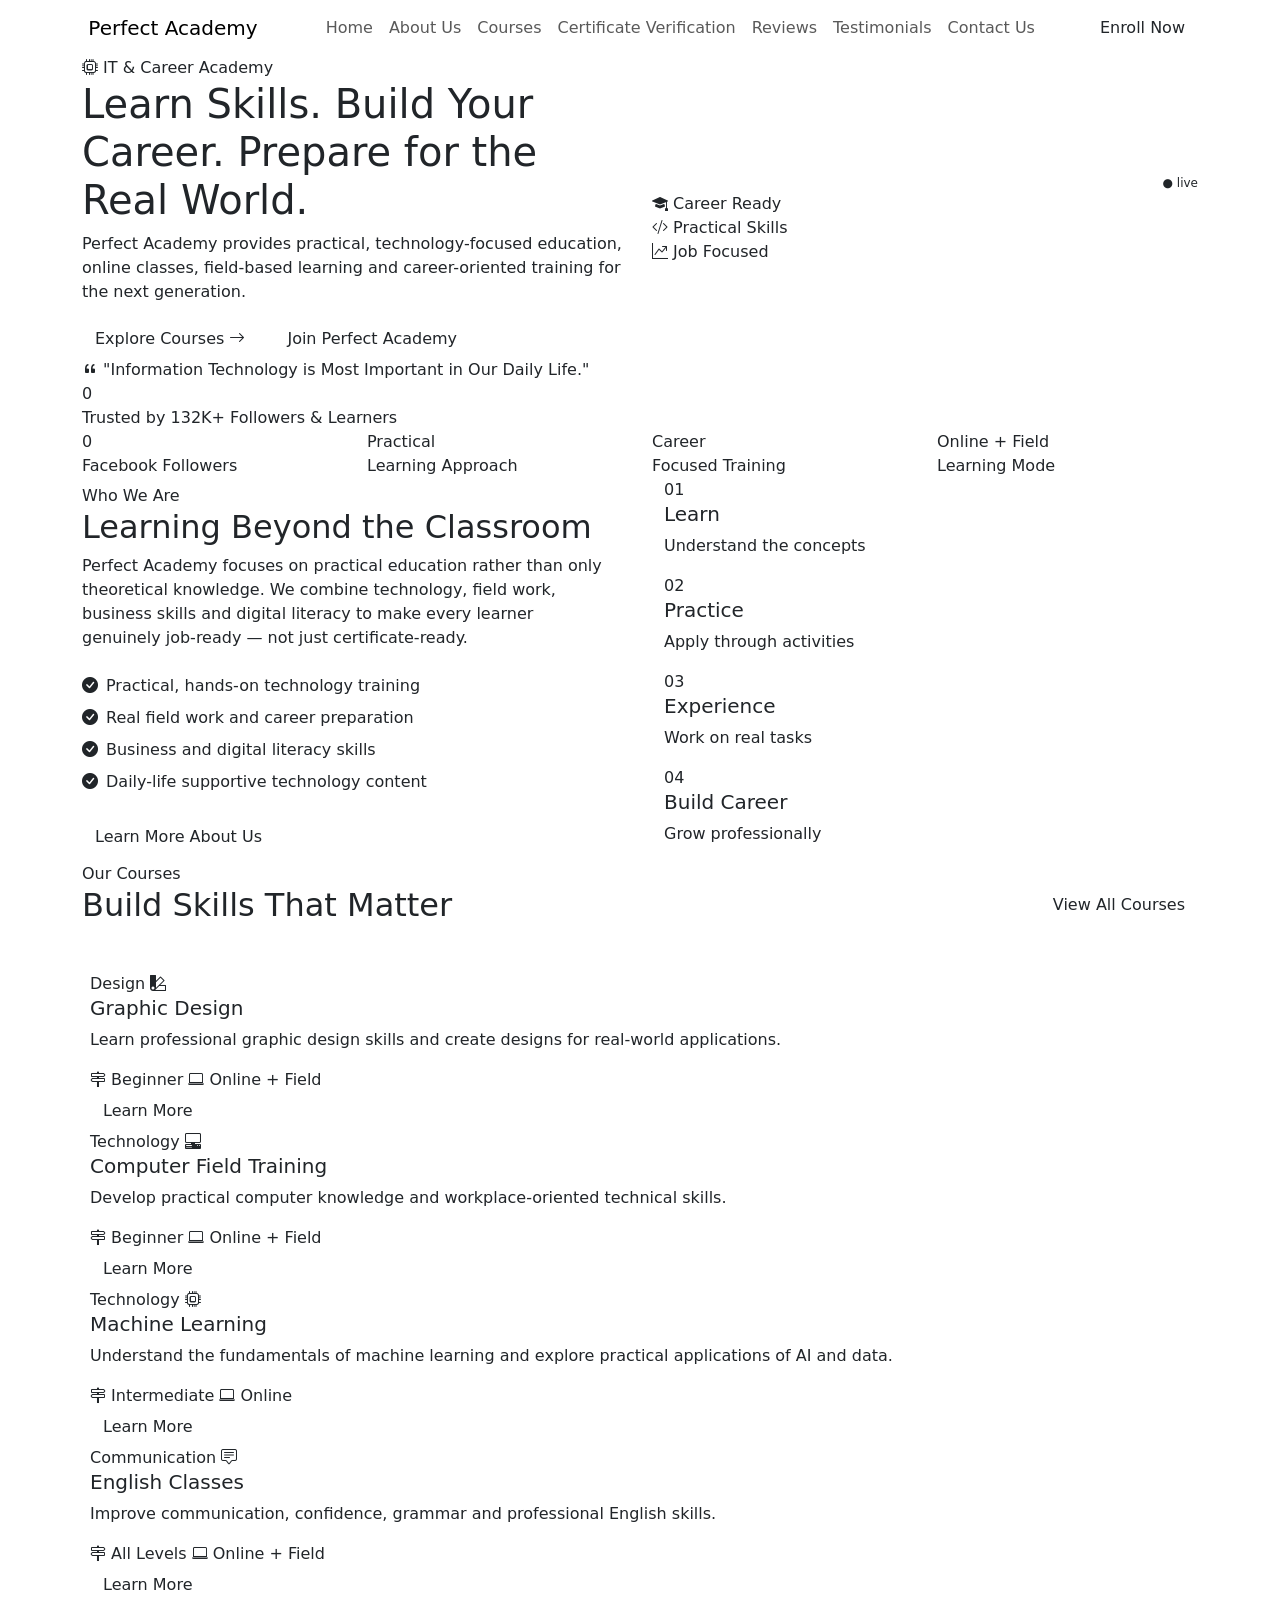
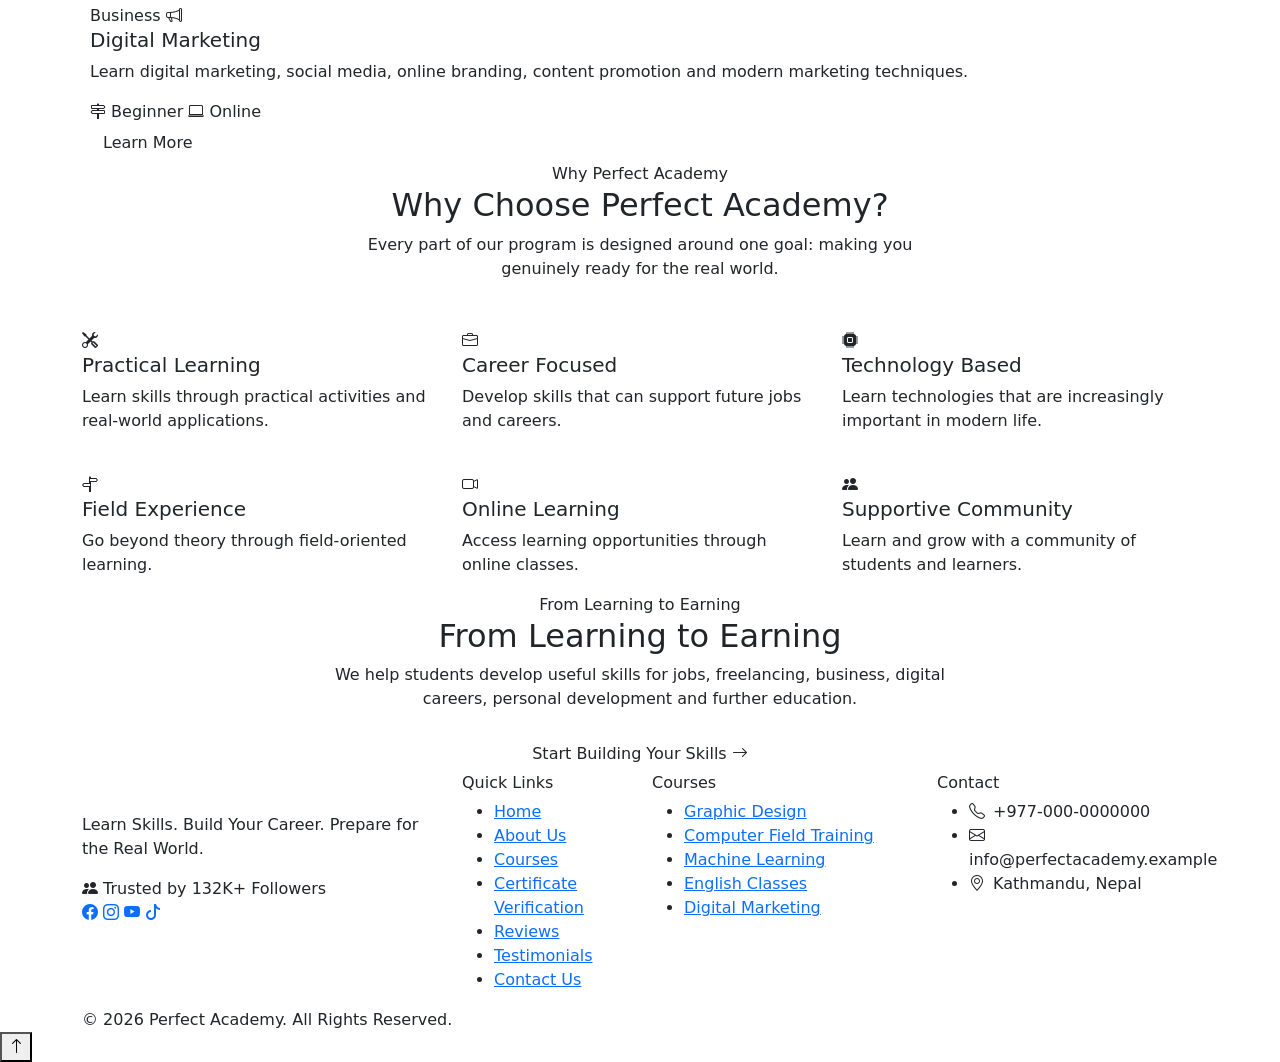
==== index.html @ 164c7ad6 "Add files via upload" ====
<!DOCTYPE html>
<html lang="en">
<head>
<meta charset="UTF-8">
<meta name="viewport" content="width=device-width, initial-scale=1.0">
<title>Perfect Academy | Practical, Technology &amp; Career-Focused Learning</title>
<meta name="description" content="Perfect Academy — practical, technology-based and career-oriented education. Trusted by 132K+ followers. Online classes, field training and job-oriented skills.">

<!-- Google Fonts -->
<link rel="preconnect" href="https://fonts.googleapis.com">
<link href="https://fonts.googleapis.com/css2?family=Space+Grotesk:wght@500;600;700&family=Inter:wght@400;500;600;700&family=JetBrains+Mono:wght@400;500;700&display=swap" rel="stylesheet">

<!-- Bootstrap 5 -->
<link href="https://cdn.jsdelivr.net/npm/bootstrap@5.3.3/dist/css/bootstrap.min.css" rel="stylesheet">
<!-- Bootstrap Icons -->
<link rel="stylesheet" href="https://cdn.jsdelivr.net/npm/bootstrap-icons@1.11.3/font/bootstrap-icons.css">
<!-- Slick Slider -->
<link rel="stylesheet" href="https://cdn.jsdelivr.net/npm/slick-carousel@1.8.1/slick/slick.css">
<link rel="stylesheet" href="https://cdn.jsdelivr.net/npm/slick-carousel@1.8.1/slick/slick-theme.css">

<!-- Custom CSS -->
<link rel="stylesheet" href="css/style.css">
<link rel="stylesheet" href="css/responsive.css">
</head>
<body>

<!-- ================= NAVBAR ================= -->
<nav class="navbar navbar-expand-lg pa-navbar">
  <div class="container">
    <a class="navbar-brand" href="index.html">
      <span class="brand-mark"><img src="https://scontent.fktm23-1.fna.fbcdn.net/v/t39.30808-6/550557453_122216387852266097_660977083307680397_n.jpg?stp=dst-jpg_tt6&cstp=mx960x960&ctp=s960x960&_nc_cat=108&ccb=1-7&_nc_sid=6ee11a&_nc_ohc=UmmrSH0qeycQ7kNvwFlXrgh&_nc_oc=Adq9PLRP-XawoBcpB15W0sUo7tn_2XkPH833NOKzE-vXrI-P4IbIpnyIwZZWzJN3gYNvP9-TDbh2jDgtiDPwfGsR&_nc_zt=23&_nc_ht=scontent.fktm23-1.fna&_nc_gid=5YiC5Am6C964Gs_CO64dKw&_nc_ss=7b2a8&oh=00_AQErNJrXaJVOc3eqqEZJoqjLldGN6TSHoX5m3-WYdcSJUA&oe=6A84A640" alt=""></span> Perfect Academy
    </a>
    <button class="navbar-toggler" type="button" data-bs-toggle="collapse" data-bs-target="#paNav">
      <i class="bi bi-list fs-2"></i>
    </button>
    <div class="collapse navbar-collapse" id="paNav">
      <ul class="navbar-nav mx-auto">
        <li class="nav-item"><a class="nav-link" href="index.html">Home</a></li>
        <li class="nav-item"><a class="nav-link" href="about.html">About Us</a></li>
        <li class="nav-item"><a class="nav-link" href="courses.html">Courses</a></li>
        <li class="nav-item"><a class="nav-link" href="certificate.html">Certificate Verification</a></li>
        <li class="nav-item"><a class="nav-link" href="reviews.html">Reviews</a></li>
        <li class="nav-item"><a class="nav-link" href="testimonials.html">Testimonials</a></li>
        <li class="nav-item"><a class="nav-link" href="contact.html">Contact Us</a></li>
      </ul>
      <a href="contact.html" class="btn btn-cta btn-sm-pa d-lg-inline-flex">Enroll Now</a>
    </div>
  </div>
</nav>

<!-- ================= HERO ================= -->
<header class="hero">
  <div class="container position-relative">
    <div class="row align-items-center">
      <div class="col-lg-6">
        <div class="eyebrow-badge"><i class="bi bi-cpu"></i> IT &amp; Career Academy</div>
        <h1>Learn Skills. Build Your Career. <span>Prepare for the Real World.</span></h1>
        <p class="lead-text">Perfect Academy provides practical, technology-focused education, online classes, field-based learning and career-oriented training for the next generation.</p>
        <div class="d-flex flex-wrap gap-3 hero-ctas">
          <a href="courses.html" class="btn btn-primary-pa">Explore Courses <i class="bi bi-arrow-right"></i></a>
          <a href="contact.html" class="btn btn-ghost-light">Join Perfect Academy</a>
        </div>
        <div class="slogan-strip">
          <i class="bi bi-quote"></i> "Information Technology is Most Important in Our Daily Life."
        </div>
      </div>
      <div class="col-lg-6">
        <div class="hero-visual">
          <div class="hero-panel hp-main">
            <div>
              <span class="code-dots"><span class="dot-r"></span><span class="dot-y"></span><span class="dot-g"></span></span>
            </div>
            <div>
              <div class="code-line" style="width:80%"></div>
              <div class="code-line" style="width:60%"></div>
              <div class="code-line" style="width:70%"></div>
              <div class="code-line" style="width:45%"></div>
              <div class="code-line" style="width:65%"></div>
            </div>
            <div class="d-flex justify-content-between align-items-center">
              <span class="mono" style="color:rgba(255,255,255,.5); font-size:.75rem;">skills.build()</span>
              <span class="mono" style="color:var(--amber-400); font-size:.75rem;">● live</span>
            </div>
          </div>
          <div class="float-chip chip-1"><span class="chip-ico"><i class="bi bi-mortarboard-fill"></i></span> Career Ready</div>
          <div class="float-chip chip-2"><span class="chip-ico"><i class="bi bi-code-slash"></i></span> Practical Skills</div>
          <div class="float-chip chip-3"><span class="chip-ico"><i class="bi bi-graph-up-arrow"></i></span> Job Focused</div>
        </div>
      </div>
    </div>
  </div>
</header>

<!-- ================= TRUST / STATS ================= -->
<section class="trust-strip">
  <div class="container">
    <div class="trust-hero-figure">
      <div class="big-num" data-count="132" data-suffix="K+">0</div>
      <div class="big-label">Trusted by 132K+ Followers &amp; Learners</div>
    </div>
  </div>
  <div class="trust-inner">
    <div class="container">
      <div class="row g-4">
        <div class="col-6 col-md-3">
          <div class="stat-card">
            <div class="stat-num" data-count="132" data-suffix="K+">0</div>
            <div class="stat-label">Facebook Followers</div>
          </div>
        </div>
        <div class="col-6 col-md-3">
          <div class="stat-card">
            <div class="stat-num">Practical</div>
            <div class="stat-label">Learning Approach</div>
          </div>
        </div>
        <div class="col-6 col-md-3">
          <div class="stat-card">
            <div class="stat-num">Career</div>
            <div class="stat-label">Focused Training</div>
          </div>
        </div>
        <div class="col-6 col-md-3">
          <div class="stat-card">
            <div class="stat-num">Online + Field</div>
            <div class="stat-label">Learning Mode</div>
          </div>
        </div>
      </div>
    </div>
  </div>
</section>

<!-- ================= ABOUT ================= -->
<section class="section-pad">
  <div class="container">
    <div class="row align-items-center g-5">
      <div class="col-lg-6 reveal">
        <div class="section-eyebrow">Who We Are</div>
        <h2 class="section-title">Learning Beyond the Classroom</h2>
        <p class="section-sub mb-4">Perfect Academy focuses on practical education rather than only theoretical knowledge. We combine technology, field work, business skills and digital literacy to make every learner genuinely job-ready — not just certificate-ready.</p>
        <ul class="list-unstyled d-flex flex-column gap-2 mb-4">
          <li><i class="bi bi-check-circle-fill text-royal me-2"></i>Practical, hands-on technology training</li>
          <li><i class="bi bi-check-circle-fill text-royal me-2"></i>Real field work and career preparation</li>
          <li><i class="bi bi-check-circle-fill text-royal me-2"></i>Business and digital literacy skills</li>
          <li><i class="bi bi-check-circle-fill text-royal me-2"></i>Daily-life supportive technology content</li>
        </ul>
        <a href="about.html" class="btn btn-outline-pa">Learn More About Us</a>
      </div>
      <div class="col-lg-6 reveal">
        <div class="process-track">
          <div class="process-step">
            <div class="step-dot">01</div>
            <h5>Learn</h5>
            <p>Understand the concepts</p>
          </div>
          <div class="process-step">
            <div class="step-dot">02</div>
            <h5>Practice</h5>
            <p>Apply through activities</p>
          </div>
          <div class="process-step">
            <div class="step-dot">03</div>
            <h5>Experience</h5>
            <p>Work on real tasks</p>
          </div>
          <div class="process-step">
            <div class="step-dot">04</div>
            <h5>Build Career</h5>
            <p>Grow professionally</p>
          </div>
        </div>
      </div>
    </div>
  </div>
</section>

<!-- ================= COURSES ================= -->
<section class="section-pad" style="background:var(--gray-50);">
  <div class="container">
    <div class="d-flex flex-wrap justify-content-between align-items-end mb-5 reveal">
      <div>
        <div class="section-eyebrow">Our Courses</div>
        <h2 class="section-title mb-0">Build Skills That Matter</h2>
      </div>
      <a href="courses.html" class="btn btn-outline-pa d-none d-md-inline-flex">View All Courses</a>
    </div>

    <!-- Slick slider wrapper for course cards -->
    <div class="course-slider reveal">

      <div class="px-2">
        <div class="pa-card course-card">
          <div class="course-thumb thumb-1">
            <span class="badge-cat">Design</span>
            <i class="bi bi-palette2"></i>
          </div>
          <div class="course-body">
            <h5>Graphic Design</h5>
            <p>Learn professional graphic design skills and create designs for real-world applications.</p>
            <div class="course-meta">
              <span><i class="bi bi-signpost-2"></i> Beginner</span>
              <span><i class="bi bi-laptop"></i> Online + Field</span>
            </div>
            <a href="courses.html" class="btn btn-primary-pa">Learn More</a>
          </div>
        </div>
      </div>

      <div class="px-2">
        <div class="pa-card course-card">
          <div class="course-thumb thumb-2">
            <span class="badge-cat">Technology</span>
            <i class="bi bi-pc-display-horizontal"></i>
          </div>
          <div class="course-body">
            <h5>Computer Field Training</h5>
            <p>Develop practical computer knowledge and workplace-oriented technical skills.</p>
            <div class="course-meta">
              <span><i class="bi bi-signpost-2"></i> Beginner</span>
              <span><i class="bi bi-laptop"></i> Online + Field</span>
            </div>
            <a href="courses.html" class="btn btn-primary-pa">Learn More</a>
          </div>
        </div>
      </div>

      <div class="px-2">
        <div class="pa-card course-card">
          <div class="course-thumb thumb-3">
            <span class="badge-cat">Technology</span>
            <i class="bi bi-cpu"></i>
          </div>
          <div class="course-body">
            <h5>Machine Learning</h5>
            <p>Understand the fundamentals of machine learning and explore practical applications of AI and data.</p>
            <div class="course-meta">
              <span><i class="bi bi-signpost-2"></i> Intermediate</span>
              <span><i class="bi bi-laptop"></i> Online</span>
            </div>
            <a href="courses.html" class="btn btn-primary-pa">Learn More</a>
          </div>
        </div>
      </div>

      <div class="px-2">
        <div class="pa-card course-card">
          <div class="course-thumb thumb-4">
            <span class="badge-cat">Communication</span>
            <i class="bi bi-chat-square-text"></i>
          </div>
          <div class="course-body">
            <h5>English Classes</h5>
            <p>Improve communication, confidence, grammar and professional English skills.</p>
            <div class="course-meta">
              <span><i class="bi bi-signpost-2"></i> All Levels</span>
              <span><i class="bi bi-laptop"></i> Online + Field</span>
            </div>
            <a href="courses.html" class="btn btn-primary-pa">Learn More</a>
          </div>
        </div>
      </div>

      <div class="px-2">
        <div class="pa-card course-card">
          <div class="course-thumb thumb-5">
            <span class="badge-cat">Business</span>
            <i class="bi bi-megaphone"></i>
          </div>
          <div class="course-body">
            <h5>Digital Marketing</h5>
            <p>Learn digital marketing, social media, online branding, content promotion and modern marketing techniques.</p>
            <div class="course-meta">
              <span><i class="bi bi-signpost-2"></i> Beginner</span>
              <span><i class="bi bi-laptop"></i> Online</span>
            </div>
            <a href="courses.html" class="btn btn-primary-pa">Learn More</a>
          </div>
        </div>
      </div>

    </div>
    <div class="text-center mt-5 d-md-none">
      <a href="courses.html" class="btn btn-outline-pa">View All Courses</a>
    </div>
  </div>
</section>

<!-- ================= WHY CHOOSE ================= -->
<section class="section-pad">
  <div class="container">
    <div class="text-center mx-auto mb-5 reveal" style="max-width:600px;">
      <div class="section-eyebrow justify-content-center">Why Perfect Academy</div>
      <h2 class="section-title">Why Choose Perfect Academy?</h2>
      <p class="section-sub mx-auto">Every part of our program is designed around one goal: making you genuinely ready for the real world.</p>
    </div>
    <div class="row g-4">
      <div class="col-md-6 col-lg-4 reveal">
        <div class="pa-card feature-card">
          <div class="feature-ico"><i class="bi bi-tools"></i></div>
          <h5>Practical Learning</h5>
          <p>Learn skills through practical activities and real-world applications.</p>
        </div>
      </div>
      <div class="col-md-6 col-lg-4 reveal">
        <div class="pa-card feature-card">
          <div class="feature-ico"><i class="bi bi-briefcase"></i></div>
          <h5>Career Focused</h5>
          <p>Develop skills that can support future jobs and careers.</p>
        </div>
      </div>
      <div class="col-md-6 col-lg-4 reveal">
        <div class="pa-card feature-card">
          <div class="feature-ico"><i class="bi bi-cpu-fill"></i></div>
          <h5>Technology Based</h5>
          <p>Learn technologies that are increasingly important in modern life.</p>
        </div>
      </div>
      <div class="col-md-6 col-lg-4 reveal">
        <div class="pa-card feature-card">
          <div class="feature-ico"><i class="bi bi-signpost-split"></i></div>
          <h5>Field Experience</h5>
          <p>Go beyond theory through field-oriented learning.</p>
        </div>
      </div>
      <div class="col-md-6 col-lg-4 reveal">
        <div class="pa-card feature-card">
          <div class="feature-ico"><i class="bi bi-camera-video"></i></div>
          <h5>Online Learning</h5>
          <p>Access learning opportunities through online classes.</p>
        </div>
      </div>
      <div class="col-md-6 col-lg-4 reveal">
        <div class="pa-card feature-card">
          <div class="feature-ico"><i class="bi bi-people-fill"></i></div>
          <h5>Supportive Community</h5>
          <p>Learn and grow with a community of students and learners.</p>
        </div>
      </div>
    </div>
  </div>
</section>

<!-- ================= CAREER / CTA ================= -->
<section class="section-pad dark-section">
  <div class="container text-center reveal" style="max-width:640px;">
    <div class="section-eyebrow justify-content-center">From Learning to Earning</div>
    <h2 class="section-title">From Learning to Earning</h2>
    <p class="section-sub mx-auto mb-4">We help students develop useful skills for jobs, freelancing, business, digital careers, personal development and further education.</p>
    <a href="courses.html" class="btn btn-cta">Start Building Your Skills <i class="bi bi-arrow-right"></i></a>
  </div>
</section>

<!-- ================= FOOTER ================= -->
<footer class="pa-footer">
  <div class="container">
    <div class="row g-4">
      <div class="col-lg-4">
        <div class="foot-brand">
          <a href="index.html" class="navbar-brand text-white mb-3 d-inline-flex"><span class="brand-mark">PA</span> Perfect Academy</a>
          <p>Learn Skills. Build Your Career. Prepare for the Real World.</p>
          <div class="foot-trust"><i class="bi bi-people-fill"></i> Trusted by 132K+ Followers</div>
          <div class="social-row">
            <a href="#"><i class="bi bi-facebook"></i></a>
            <a href="#"><i class="bi bi-instagram"></i></a>
            <a href="#"><i class="bi bi-youtube"></i></a>
            <a href="#"><i class="bi bi-tiktok"></i></a>
          </div>
        </div>
      </div>
      <div class="col-6 col-lg-2">
        <h6>Quick Links</h6>
        <ul>
          <li><a href="index.html">Home</a></li>
          <li><a href="about.html">About Us</a></li>
          <li><a href="courses.html">Courses</a></li>
          <li><a href="certificate.html">Certificate Verification</a></li>
          <li><a href="reviews.html">Reviews</a></li>
          <li><a href="testimonials.html">Testimonials</a></li>
          <li><a href="contact.html">Contact Us</a></li>
        </ul>
      </div>
      <div class="col-6 col-lg-3">
        <h6>Courses</h6>
        <ul>
          <li><a href="courses.html">Graphic Design</a></li>
          <li><a href="courses.html">Computer Field Training</a></li>
          <li><a href="courses.html">Machine Learning</a></li>
          <li><a href="courses.html">English Classes</a></li>
          <li><a href="courses.html">Digital Marketing</a></li>
        </ul>
      </div>
      <div class="col-lg-3">
        <h6>Contact</h6>
        <ul>
          <li><i class="bi bi-telephone me-2"></i>+977-000-0000000</li>
          <li><i class="bi bi-envelope me-2"></i>info@perfectacademy.example</li>
          <li><i class="bi bi-geo-alt me-2"></i>Kathmandu, Nepal</li>
        </ul>
      </div>
    </div>
    <div class="foot-bottom">© 2026 Perfect Academy. All Rights Reserved.</div>
  </div>
</footer>

<button id="backToTop" aria-label="Back to top"><i class="bi bi-arrow-up"></i></button>

<!-- Scripts -->
<script src="https://code.jquery.com/jquery-3.7.1.min.js"></script>
<script src="https://cdn.jsdelivr.net/npm/bootstrap@5.3.3/dist/js/bootstrap.bundle.min.js"></script>
<script src="https://cdn.jsdelivr.net/npm/slick-carousel@1.8.1/slick/slick.min.js"></script>
<script src="js/main.js"></script>
</body>
</html>
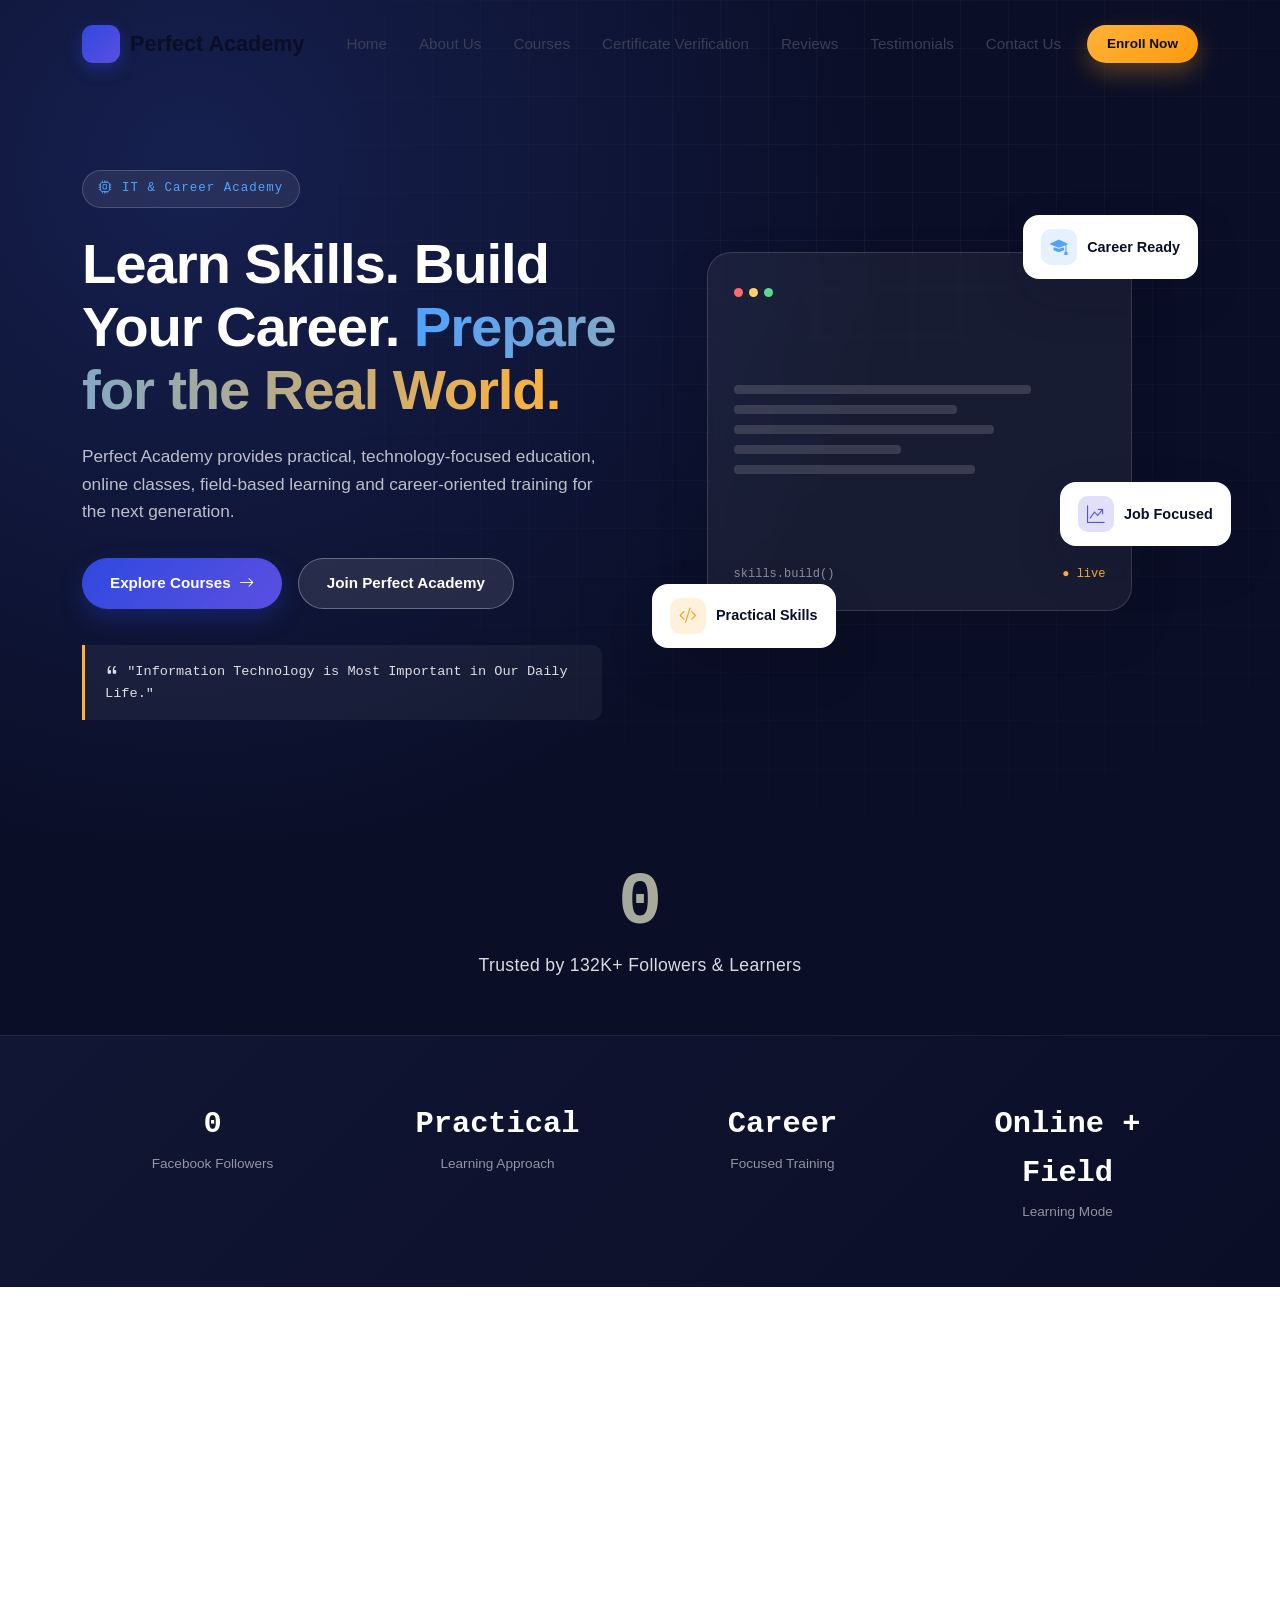
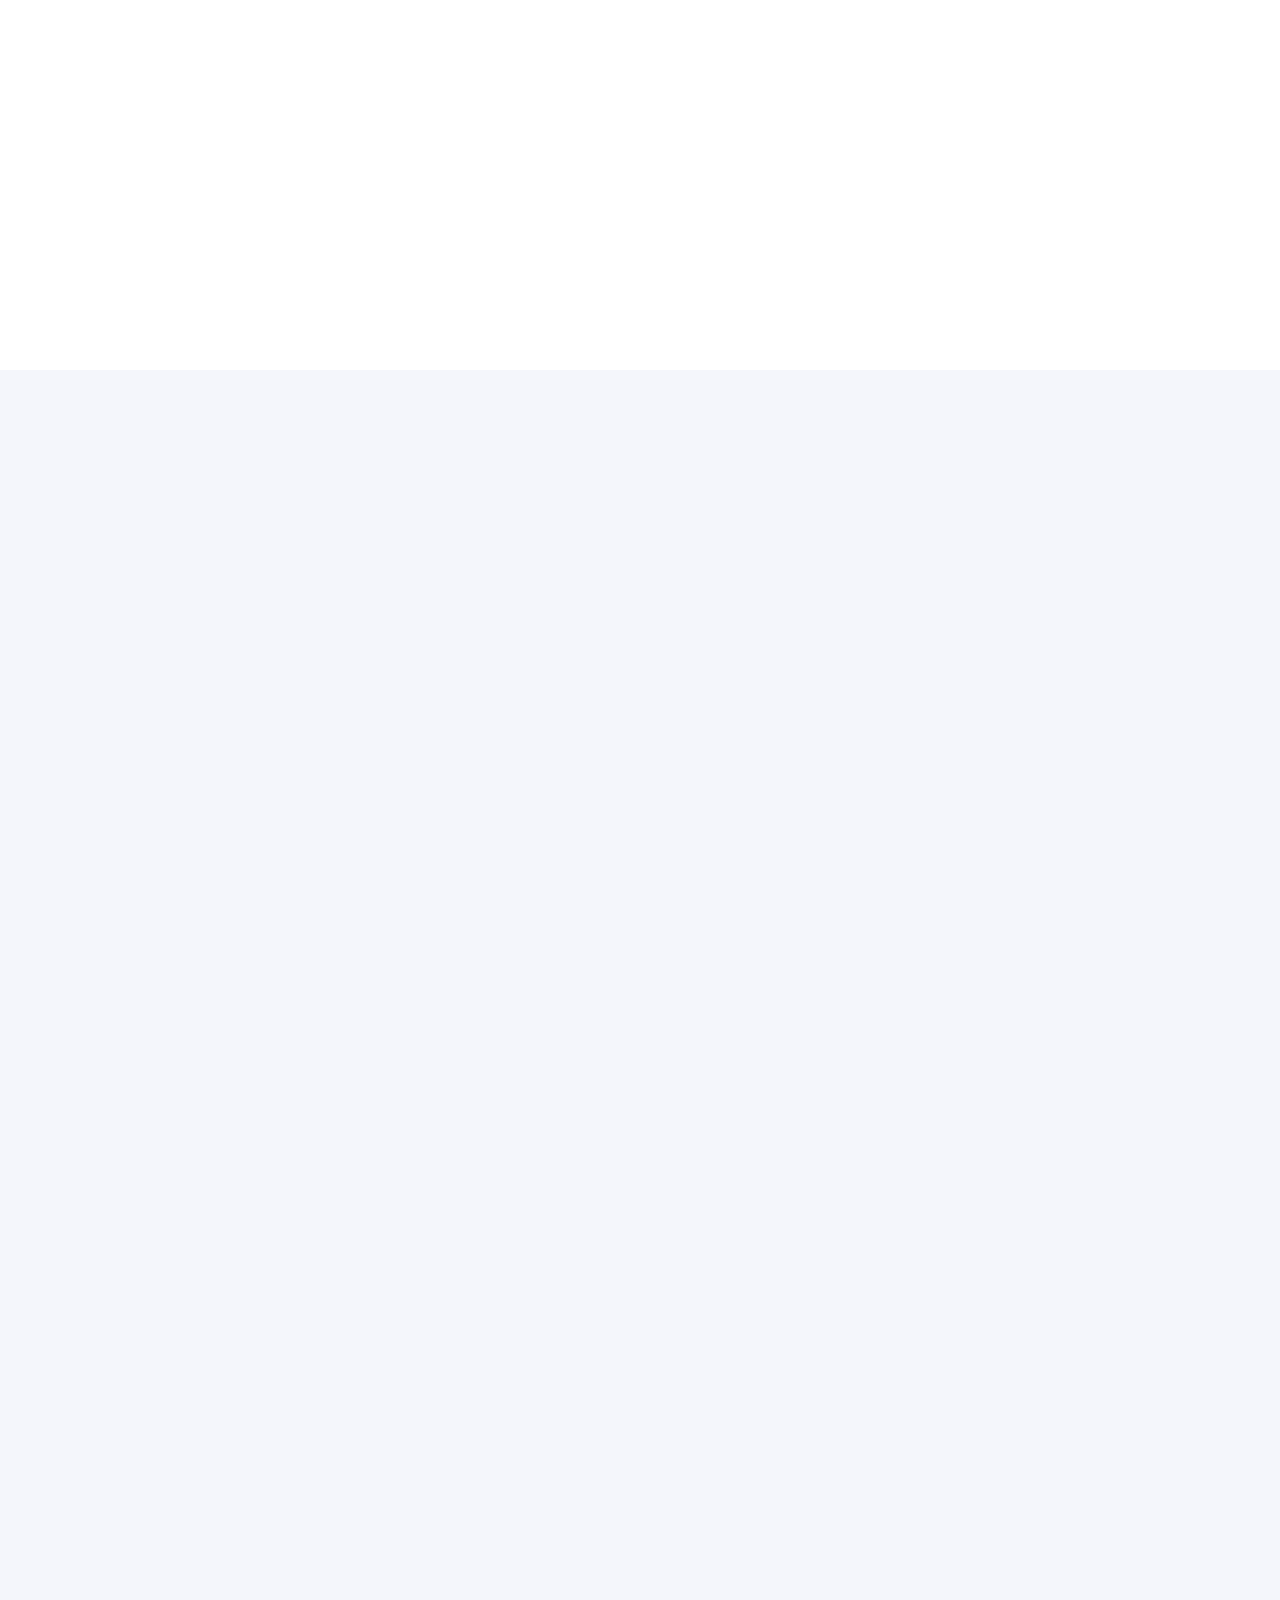
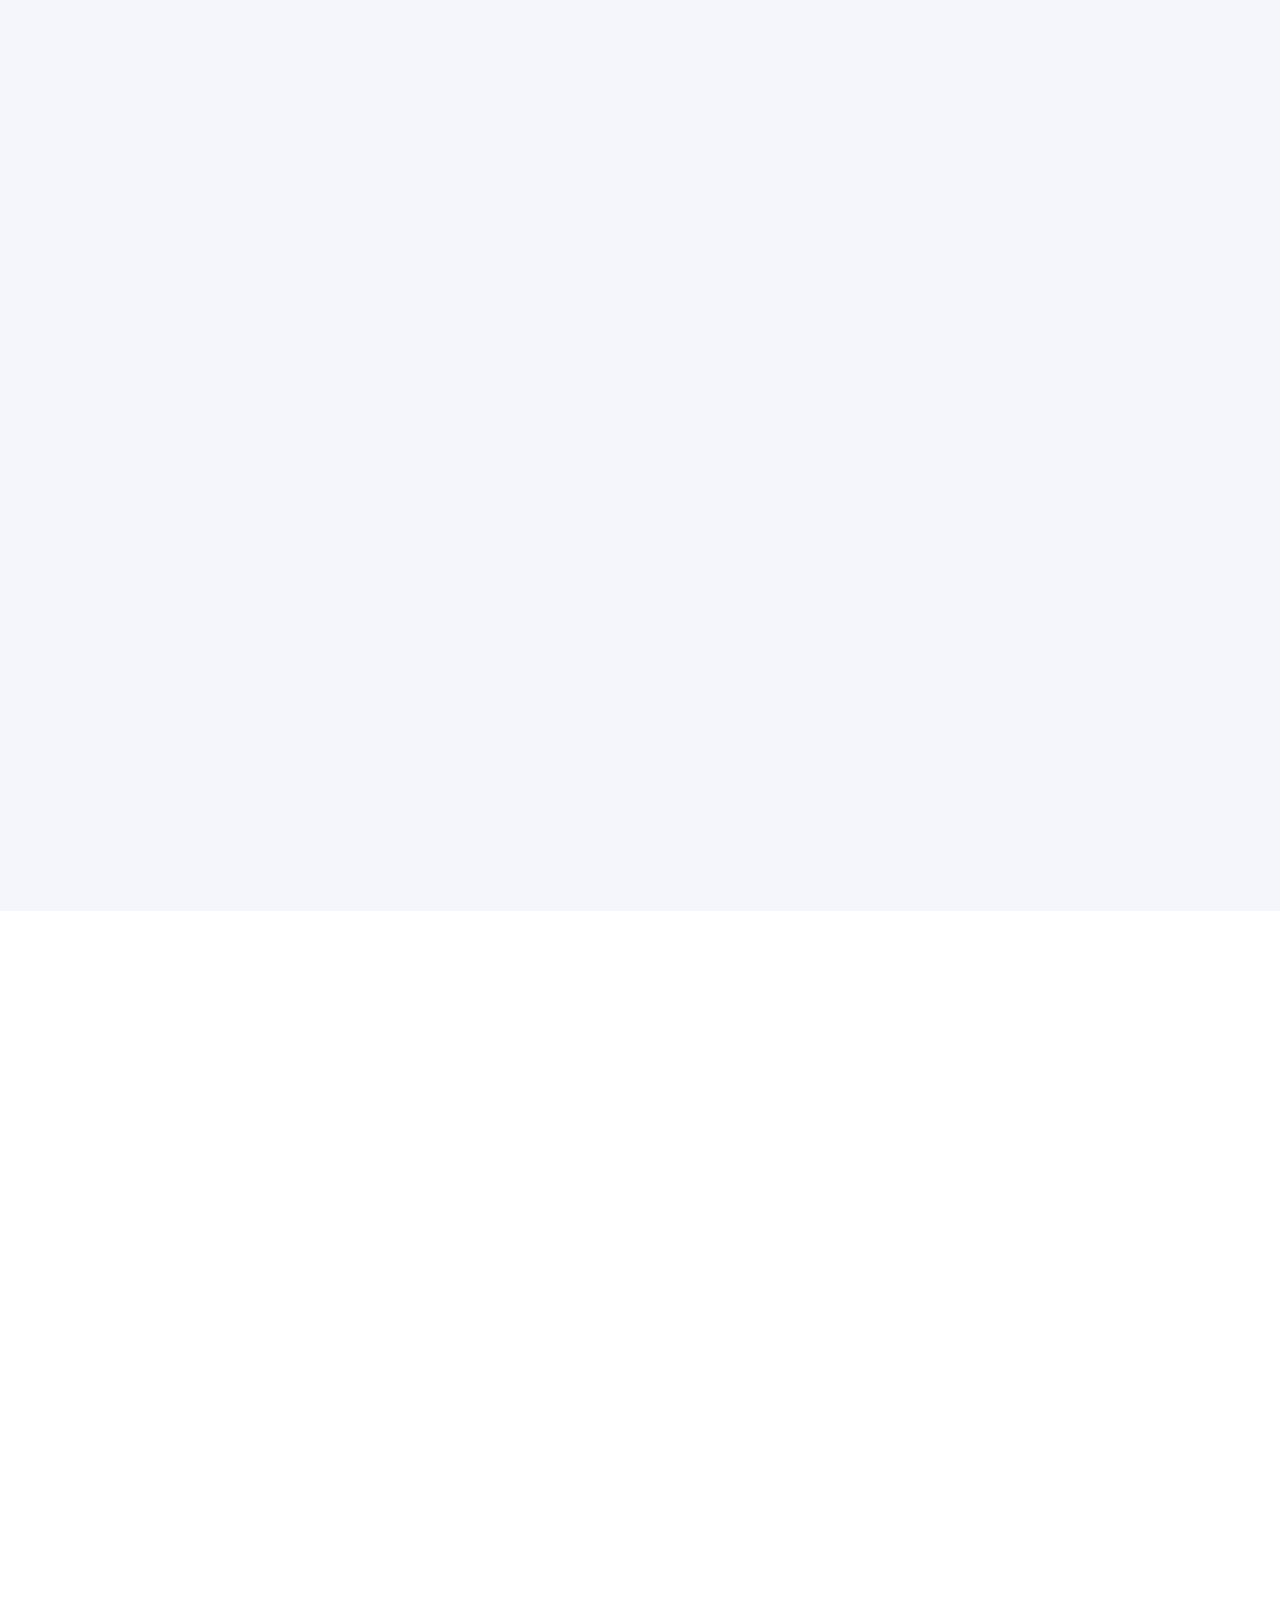
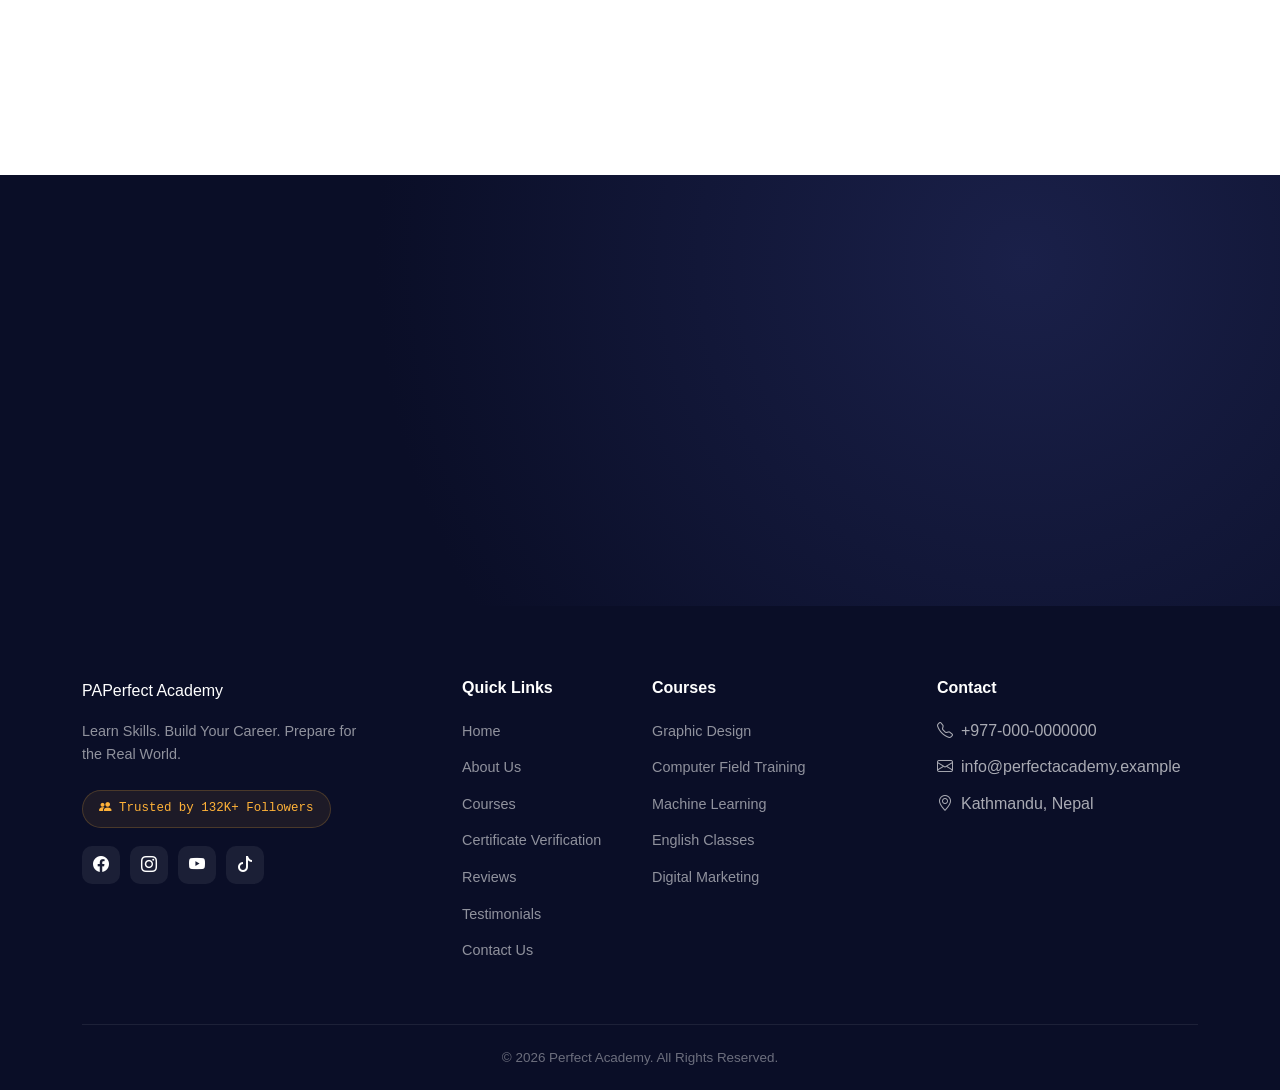
==== commit e1453e0c: "Fix custom CSS file links in index.html Updated links to custom CSS files for consistency." ====
--- a/index.html
+++ b/index.html
@@ -19,8 +19,8 @@
 <link rel="stylesheet" href="https://cdn.jsdelivr.net/npm/slick-carousel@1.8.1/slick/slick-theme.css">
 
 <!-- Custom CSS -->
-<link rel="stylesheet" href="css/style.css">
-<link rel="stylesheet" href="css/responsive.css">
+<link rel="stylesheet" href="style.css">
+<link rel="stylesheet" href="responsive.css">
 </head>
 <body>
 
--- a/style.css
+++ b/style.css
@@ -0,0 +1,807 @@
+/* =========================================================
+   PERFECT ACADEMY — MAIN STYLESHEET
+   Design tokens + global + components
+   ========================================================= */
+
+:root{
+  /* ---- Color tokens ---- */
+  --navy-950:#0A0E27;
+  --navy-900:#111634;
+  --navy-800:#1A2049;
+  --royal-600:#2F49E0;
+  --royal-500:#3E5CFA;
+  --indigo-500:#5B4FE0;
+  --sky-400:#4FA3FF;
+  --amber-400:#FFB238;
+  --amber-500:#FF9A0E;
+  --white:#FFFFFF;
+  --gray-25:#FAFBFD;
+  --gray-50:#F4F6FB;
+  --gray-100:#EAEDF7;
+  --gray-200:#DDE2F0;
+  --gray-400:#9AA2BD;
+  --gray-500:#667085;
+  --gray-700:#3A3F55;
+  --gray-900:#0F1222;
+
+  /* ---- Type ---- */
+  --font-display:'Space Grotesk', sans-serif;
+  --font-body:'Inter', sans-serif;
+  --font-mono:'JetBrains Mono', monospace;
+
+  /* ---- Elevation ---- */
+  --shadow-sm: 0 2px 8px rgba(15,18,34,0.06);
+  --shadow-md: 0 8px 24px rgba(15,18,34,0.10);
+  --shadow-lg: 0 20px 48px rgba(15,18,34,0.16);
+  --shadow-glow: 0 0 0 1px rgba(79,163,255,0.15), 0 12px 32px rgba(47,73,224,0.18);
+
+  /* ---- Radius ---- */
+  --r-sm:10px;
+  --r-md:16px;
+  --r-lg:24px;
+  --r-pill:999px;
+}
+
+*{ box-sizing:border-box; }
+html{ scroll-behavior:smooth; }
+body{
+  font-family:var(--font-body);
+  color:var(--gray-900);
+  background:var(--white);
+  line-height:1.6;
+  -webkit-font-smoothing:antialiased;
+  overflow-x:hidden;
+}
+h1,h2,h3,h4,.font-display{
+  font-family:var(--font-display);
+  font-weight:600;
+  letter-spacing:-0.02em;
+  color:var(--navy-950);
+}
+a{ text-decoration:none; color:inherit; }
+img{ max-width:100%; }
+.mono{ font-family:var(--font-mono); }
+
+::selection{ background:var(--amber-400); color:var(--navy-950); }
+
+.section-pad{ padding:96px 0; }
+@media (max-width:767.98px){ .section-pad{ padding:64px 0; } }
+
+.section-eyebrow{
+  display:inline-flex;
+  align-items:center;
+  gap:8px;
+  font-family:var(--font-mono);
+  font-size:0.72rem;
+  letter-spacing:0.14em;
+  text-transform:uppercase;
+  color:var(--royal-600);
+  background:rgba(47,73,224,0.08);
+  border:1px solid rgba(47,73,224,0.18);
+  padding:6px 14px;
+  border-radius:var(--r-pill);
+  margin-bottom:18px;
+}
+.section-eyebrow::before{
+  content:'';
+  width:6px; height:6px;
+  border-radius:50%;
+  background:var(--amber-400);
+  box-shadow:0 0 0 3px rgba(255,178,56,0.25);
+}
+.section-title{
+  font-size:clamp(1.8rem, 3vw, 2.6rem);
+  margin-bottom:16px;
+}
+.section-sub{
+  color:var(--gray-500);
+  font-size:1.05rem;
+  max-width:640px;
+}
+
+/* ---------- Buttons ---------- */
+.btn{
+  font-family:var(--font-display);
+  font-weight:600;
+  border-radius:var(--r-pill);
+  padding:13px 28px;
+  font-size:0.95rem;
+  border:none;
+  transition:all .25s ease;
+  display:inline-flex;
+  align-items:center;
+  gap:8px;
+}
+.btn-primary-pa{
+  background:linear-gradient(135deg,var(--royal-600),var(--indigo-500));
+  color:var(--white);
+  box-shadow:0 10px 24px rgba(47,73,224,0.28);
+}
+.btn-primary-pa:hover{
+  transform:translateY(-2px);
+  box-shadow:0 14px 30px rgba(47,73,224,0.38);
+  color:var(--white);
+}
+.btn-cta{
+  background:linear-gradient(135deg,var(--amber-400),var(--amber-500));
+  color:var(--navy-950);
+  box-shadow:0 10px 24px rgba(255,154,14,0.32);
+}
+.btn-cta:hover{
+  transform:translateY(-2px);
+  box-shadow:0 14px 30px rgba(255,154,14,0.42);
+  color:var(--navy-950);
+}
+.btn-outline-pa{
+  background:transparent;
+  color:var(--navy-950);
+  border:1.5px solid var(--gray-200);
+}
+.btn-outline-pa:hover{
+  border-color:var(--royal-600);
+  color:var(--royal-600);
+  background:rgba(47,73,224,0.05);
+}
+.btn-ghost-light{
+  background:rgba(255,255,255,0.1);
+  color:var(--white);
+  border:1.5px solid rgba(255,255,255,0.3);
+}
+.btn-ghost-light:hover{
+  background:rgba(255,255,255,0.18);
+  color:var(--white);
+}
+.btn-sm-pa{ padding:9px 20px; font-size:0.85rem; }
+
+/* ---------- Navbar ---------- */
+.pa-navbar{
+  position:fixed;
+  top:0; left:0; right:0;
+  z-index:1000;
+  padding:20px 0;
+  background:transparent;
+  transition:all .35s ease;
+}
+.pa-navbar.scrolled{
+  background:rgba(255,255,255,0.92);
+  backdrop-filter:blur(14px);
+  padding:12px 0;
+  box-shadow:0 4px 24px rgba(15,18,34,0.08);
+}
+.pa-navbar .navbar-brand{
+  font-family:var(--font-display);
+  font-weight:700;
+  font-size:1.35rem;
+  color:var(--navy-950);
+  display:flex;
+  align-items:center;
+  gap:10px;
+}
+.pa-navbar .brand-mark{
+  width:38px; height:38px;
+  border-radius:11px;
+  background:linear-gradient(135deg,var(--royal-600),var(--indigo-500));
+  display:flex; align-items:center; justify-content:center;
+  color:#fff; font-weight:700; font-size:1.05rem;
+  box-shadow:0 6px 16px rgba(47,73,224,0.35);
+}
+.pa-navbar .nav-link{
+  font-family:var(--font-body);
+  font-weight:500;
+  font-size:0.95rem;
+  color:var(--gray-700);
+  padding:10px 16px !important;
+  border-radius:var(--r-pill);
+  transition:all .2s ease;
+  position:relative;
+}
+.pa-navbar .nav-link:hover,
+.pa-navbar .nav-link.active{
+  color:var(--royal-600);
+  background:rgba(47,73,224,0.07);
+}
+.pa-navbar .navbar-toggler{
+  border:none;
+  padding:6px 10px;
+}
+.pa-navbar .navbar-toggler:focus{ box-shadow:none; }
+
+/* ---------- Hero ---------- */
+.hero{
+  position:relative;
+  background:radial-gradient(circle at 15% 20%, #16204F 0%, var(--navy-950) 55%);
+  color:var(--white);
+  padding:170px 0 120px;
+  overflow:hidden;
+}
+.hero::before{
+  content:'';
+  position:absolute; inset:0;
+  background-image:
+    linear-gradient(rgba(255,255,255,0.04) 1px, transparent 1px),
+    linear-gradient(90deg, rgba(255,255,255,0.04) 1px, transparent 1px);
+  background-size:48px 48px;
+  mask-image:radial-gradient(circle at 70% 30%, black, transparent 70%);
+}
+.hero .eyebrow-badge{
+  display:inline-flex; align-items:center; gap:10px;
+  font-family:var(--font-mono);
+  font-size:0.78rem;
+  letter-spacing:0.08em;
+  background:rgba(255,255,255,0.08);
+  border:1px solid rgba(255,255,255,0.18);
+  padding:8px 16px;
+  border-radius:var(--r-pill);
+  margin-bottom:24px;
+  color:var(--sky-400);
+}
+.hero h1{
+  color:var(--white);
+  font-size:clamp(2.3rem, 4.4vw, 3.6rem);
+  line-height:1.12;
+  margin-bottom:22px;
+}
+.hero h1 span{
+  background:linear-gradient(90deg,var(--sky-400),var(--amber-400));
+  -webkit-background-clip:text;
+  background-clip:text;
+  color:transparent;
+}
+.hero p.lead-text{
+  color:rgba(255,255,255,0.72);
+  font-size:1.08rem;
+  max-width:520px;
+  margin-bottom:32px;
+}
+.hero .slogan-strip{
+  margin-top:36px;
+  padding:16px 20px;
+  border-left:3px solid var(--amber-400);
+  background:rgba(255,255,255,0.05);
+  border-radius:0 var(--r-sm) var(--r-sm) 0;
+  font-family:var(--font-mono);
+  font-size:0.85rem;
+  color:rgba(255,255,255,0.85);
+  max-width:520px;
+}
+.hero-visual{
+  position:relative;
+  height:460px;
+}
+.hero-panel{
+  position:absolute;
+  background:rgba(255,255,255,0.06);
+  border:1px solid rgba(255,255,255,0.14);
+  backdrop-filter:blur(6px);
+  border-radius:var(--r-lg);
+  box-shadow:var(--shadow-lg);
+}
+.hp-main{
+  width:78%; height:78%;
+  top:8%; left:10%;
+  padding:26px;
+  display:flex; flex-direction:column; justify-content:space-between;
+}
+.hp-main .code-dots span{
+  width:9px; height:9px; border-radius:50%;
+  display:inline-block; margin-right:6px;
+}
+.hp-main .dot-r{ background:#FF6B6B; }
+.hp-main .dot-y{ background:#FFD166; }
+.hp-main .dot-g{ background:#5FD88F; }
+.hp-main .code-line{
+  height:9px; border-radius:4px;
+  background:rgba(255,255,255,0.14);
+  margin-bottom:11px;
+}
+.float-chip{
+  position:absolute;
+  background:var(--white);
+  color:var(--navy-950);
+  border-radius:var(--r-md);
+  box-shadow:var(--shadow-lg);
+  padding:14px 18px;
+  display:flex; align-items:center; gap:10px;
+  font-family:var(--font-display);
+  font-weight:600;
+  font-size:0.9rem;
+  animation:floaty 5s ease-in-out infinite;
+}
+.float-chip .chip-ico{
+  width:36px; height:36px; border-radius:10px;
+  display:flex; align-items:center; justify-content:center;
+  font-size:1.1rem;
+}
+.chip-1{ top:0; right:0; animation-delay:0s; }
+.chip-1 .chip-ico{ background:rgba(79,163,255,0.15); color:var(--sky-400); }
+.chip-2{ bottom:6%; left:0; animation-delay:1.2s; }
+.chip-2 .chip-ico{ background:rgba(255,178,56,0.18); color:var(--amber-500); }
+.chip-3{ bottom:28%; right:-6%; animation-delay:2.1s; }
+.chip-3 .chip-ico{ background:rgba(91,79,224,0.18); color:var(--indigo-500); }
+@keyframes floaty{
+  0%,100%{ transform:translateY(0); }
+  50%{ transform:translateY(-14px); }
+}
+@media (max-width:991.98px){ .hero-visual{ display:none; } }
+
+/* ---------- Trust / stats ---------- */
+.trust-strip{
+  background:var(--navy-950);
+  padding:0;
+  position:relative;
+  margin-top:-1px;
+}
+.trust-inner{
+  background:linear-gradient(135deg, var(--navy-900), var(--navy-950));
+  border-top:1px solid rgba(255,255,255,0.08);
+  padding:44px 0;
+}
+.trust-hero-figure{
+  text-align:center;
+  padding:28px 20px 56px;
+}
+.trust-hero-figure .big-num{
+  font-family:var(--font-mono);
+  font-weight:700;
+  font-size:clamp(2.6rem,7vw,4.6rem);
+  background:linear-gradient(90deg,var(--sky-400),var(--amber-400));
+  -webkit-background-clip:text; background-clip:text; color:transparent;
+  line-height:1;
+}
+.trust-hero-figure .big-label{
+  font-family:var(--font-display);
+  color:rgba(255,255,255,0.85);
+  font-size:1.1rem;
+  margin-top:10px;
+  letter-spacing:0.02em;
+}
+.stat-card{
+  text-align:center;
+  color:var(--white);
+  padding:20px 10px;
+  border-left:1px solid rgba(255,255,255,0.09);
+}
+.stat-card:first-child{ border-left:none; }
+.stat-card .stat-num{
+  font-family:var(--font-mono);
+  font-weight:700;
+  font-size:1.9rem;
+  color:var(--white);
+}
+.stat-card .stat-label{
+  color:rgba(255,255,255,0.55);
+  font-size:0.85rem;
+  margin-top:4px;
+}
+@media (max-width:767.98px){
+  .stat-card{ border-left:none; border-top:1px solid rgba(255,255,255,0.09); }
+  .stat-card:first-child{ border-top:none; }
+}
+
+/* ---------- About / process ---------- */
+.process-track{
+  display:flex;
+  justify-content:space-between;
+  position:relative;
+  margin-top:50px;
+}
+.process-track::before{
+  content:'';
+  position:absolute;
+  top:26px; left:6%; right:6%;
+  height:2px;
+  background:repeating-linear-gradient(90deg, var(--gray-200) 0 8px, transparent 8px 16px);
+}
+.process-step{
+  position:relative;
+  text-align:center;
+  width:22%;
+}
+.process-step .step-dot{
+  width:54px; height:54px;
+  border-radius:50%;
+  background:var(--white);
+  border:2px solid var(--royal-600);
+  color:var(--royal-600);
+  display:flex; align-items:center; justify-content:center;
+  margin:0 auto 18px;
+  font-family:var(--font-mono);
+  font-weight:700;
+  position:relative; z-index:2;
+  font-size:1.05rem;
+}
+.process-step h5{
+  font-family:var(--font-display);
+  font-weight:600;
+  margin-bottom:6px;
+}
+.process-step p{ color:var(--gray-500); font-size:0.9rem; }
+@media (max-width:767.98px){
+  .process-track{ flex-direction:column; gap:32px; }
+  .process-track::before{ display:none; }
+  .process-step{ width:100%; }
+}
+
+/* ---------- Cards general ---------- */
+.pa-card{
+  background:var(--white);
+  border-radius:var(--r-lg);
+  border:1px solid var(--gray-100);
+  box-shadow:var(--shadow-sm);
+  transition:all .3s ease;
+  height:100%;
+}
+.pa-card:hover{
+  transform:translateY(-6px);
+  box-shadow:var(--shadow-lg);
+  border-color:transparent;
+}
+
+/* ---------- Course cards ---------- */
+.course-card{
+  padding:0;
+  overflow:hidden;
+}
+.course-card .course-thumb{
+  height:150px;
+  background:linear-gradient(135deg,var(--royal-600),var(--indigo-500));
+  display:flex; align-items:center; justify-content:center;
+  position:relative;
+}
+.course-card .course-thumb i{ font-size:2.6rem; color:rgba(255,255,255,0.9); }
+.course-card .course-thumb .badge-cat{
+  position:absolute; top:14px; left:14px;
+  background:rgba(255,255,255,0.18);
+  backdrop-filter:blur(4px);
+  color:#fff;
+  font-family:var(--font-mono);
+  font-size:0.68rem;
+  letter-spacing:0.06em;
+  text-transform:uppercase;
+  padding:5px 12px;
+  border-radius:var(--r-pill);
+}
+.course-card .course-body{ padding:24px; }
+.course-card h5{
+  font-family:var(--font-display);
+  font-weight:600;
+  margin-bottom:10px;
+}
+.course-card p{ color:var(--gray-500); font-size:0.92rem; margin-bottom:16px; }
+.course-card .course-meta{
+  display:flex; gap:14px; margin-bottom:18px;
+  font-size:0.8rem; color:var(--gray-500);
+}
+.course-card .course-meta span{ display:flex; align-items:center; gap:5px; }
+.course-card .course-meta i{ color:var(--royal-600); }
+.course-card .btn{ width:100%; justify-content:center; }
+
+.thumb-1{ background:linear-gradient(135deg,#2F49E0,#5B4FE0); }
+.thumb-2{ background:linear-gradient(135deg,#1A2049,#2F49E0); }
+.thumb-3{ background:linear-gradient(135deg,#5B4FE0,#4FA3FF); }
+.thumb-4{ background:linear-gradient(135deg,#0A0E27,#1A2049); }
+.thumb-5{ background:linear-gradient(135deg,#FF9A0E,#FFB238); }
+
+/* Filter pills for courses page */
+.filter-pills{ display:flex; flex-wrap:wrap; gap:10px; margin-bottom:40px; }
+.filter-pill{
+  padding:9px 20px;
+  border-radius:var(--r-pill);
+  border:1.5px solid var(--gray-200);
+  font-family:var(--font-display);
+  font-weight:500;
+  font-size:0.88rem;
+  color:var(--gray-700);
+  background:var(--white);
+  cursor:pointer;
+  transition:all .2s ease;
+}
+.filter-pill:hover{ border-color:var(--royal-600); color:var(--royal-600); }
+.filter-pill.active{
+  background:linear-gradient(135deg,var(--royal-600),var(--indigo-500));
+  border-color:transparent;
+  color:#fff;
+}
+
+/* ---------- Feature cards (why choose) ---------- */
+.feature-card{ padding:32px 26px; }
+.feature-card .feature-ico{
+  width:52px; height:52px;
+  border-radius:14px;
+  background:rgba(47,73,224,0.08);
+  color:var(--royal-600);
+  display:flex; align-items:center; justify-content:center;
+  font-size:1.3rem;
+  margin-bottom:20px;
+}
+.feature-card h5{ font-family:var(--font-display); margin-bottom:8px; font-weight:600; }
+.feature-card p{ color:var(--gray-500); font-size:0.92rem; margin:0; }
+
+/* ---------- Dark section (career / cta) ---------- */
+.dark-section{
+  background:radial-gradient(circle at 80% 20%, #1A2049 0%, var(--navy-950) 60%);
+  color:var(--white);
+  position:relative;
+  overflow:hidden;
+}
+.dark-section h2{ color:var(--white); }
+.dark-section .section-sub{ color:rgba(255,255,255,0.65); }
+
+/* ---------- Testimonials / reviews ---------- */
+.testimonial-card{
+  background:var(--white);
+  border-radius:var(--r-lg);
+  border:1px solid var(--gray-100);
+  padding:30px;
+  margin:12px;
+  box-shadow:var(--shadow-sm);
+}
+.testimonial-card .quote-mark{
+  font-family:var(--font-display);
+  font-size:2.6rem;
+  color:var(--amber-400);
+  line-height:1;
+  margin-bottom:6px;
+}
+.testimonial-card p.tcontent{ color:var(--gray-700); font-size:0.95rem; margin-bottom:18px; }
+.testimonial-user{ display:flex; align-items:center; gap:12px; }
+.avatar-initial{
+  width:46px; height:46px;
+  border-radius:50%;
+  display:flex; align-items:center; justify-content:center;
+  font-family:var(--font-display); font-weight:700;
+  color:#fff; font-size:1rem;
+  flex-shrink:0;
+}
+.testimonial-user h6{ margin:0; font-family:var(--font-display); font-weight:600; font-size:0.95rem; }
+.testimonial-user small{ color:var(--gray-500); font-size:0.78rem; }
+.tstars{ color:var(--amber-500); font-size:0.82rem; margin-top:4px; }
+
+.slick-dots{ bottom:-40px; }
+.slick-dots li button:before{ font-size:9px; color:var(--gray-400); opacity:1; }
+.slick-dots li.slick-active button:before{ color:var(--royal-600); }
+.slick-prev, .slick-next{ z-index:2; }
+.slick-prev:before, .slick-next:before{ color:var(--royal-600); font-size:26px; }
+
+/* Reviews page */
+.rating-summary{
+  background:var(--white);
+  border-radius:var(--r-lg);
+  border:1px solid var(--gray-100);
+  box-shadow:var(--shadow-sm);
+  padding:36px;
+  text-align:center;
+}
+.rating-summary .rating-big{
+  font-family:var(--font-mono);
+  font-weight:700;
+  font-size:3.4rem;
+  color:var(--navy-950);
+}
+.rating-bar-row{ display:flex; align-items:center; gap:10px; margin-bottom:8px; font-size:0.85rem; }
+.rating-bar-row span:first-child{ width:44px; color:var(--gray-500); }
+.rating-bar-track{
+  flex:1; height:8px; border-radius:5px;
+  background:var(--gray-100); overflow:hidden;
+}
+.rating-bar-fill{ height:100%; background:linear-gradient(90deg,var(--amber-500),var(--amber-400)); border-radius:5px; }
+.rating-bar-row span:last-child{ width:34px; text-align:right; color:var(--gray-500); }
+
+.review-card{
+  background:var(--white);
+  border-radius:var(--r-lg);
+  border:1px solid var(--gray-100);
+  padding:24px;
+  box-shadow:var(--shadow-sm);
+  margin-bottom:20px;
+}
+.review-card .rc-head{ display:flex; justify-content:space-between; align-items:flex-start; }
+.review-card small.rdate{ color:var(--gray-400); font-size:0.78rem; }
+
+/* ---------- Certificate verification ---------- */
+.verify-panel{
+  background:var(--white);
+  border-radius:var(--r-lg);
+  box-shadow:var(--shadow-lg);
+  padding:40px;
+  margin-top:-90px;
+  position:relative;
+  z-index:5;
+}
+@media (max-width:767.98px){ .verify-panel{ padding:24px; margin-top:-56px; } }
+.verify-input-group{
+  display:flex; gap:12px;
+}
+@media (max-width:575.98px){ .verify-input-group{ flex-direction:column; } }
+.verify-input-group input{
+  flex:1;
+  border:1.5px solid var(--gray-200);
+  border-radius:var(--r-pill);
+  padding:14px 22px;
+  font-family:var(--font-mono);
+  font-size:0.95rem;
+}
+.verify-input-group input:focus{
+  outline:none; border-color:var(--royal-600);
+  box-shadow:0 0 0 4px rgba(47,73,224,0.1);
+}
+.verify-result{
+  margin-top:28px;
+  border-radius:var(--r-md);
+  padding:26px;
+  display:none;
+}
+.verify-result.show{ display:block; animation:fadeUp .4s ease; }
+.verify-result.valid{
+  background:rgba(45,180,120,0.07);
+  border:1px solid rgba(45,180,120,0.25);
+}
+.verify-result.invalid{
+  background:rgba(230,70,70,0.06);
+  border:1px solid rgba(230,70,70,0.25);
+}
+.verify-badge{
+  display:inline-flex; align-items:center; gap:8px;
+  font-family:var(--font-display); font-weight:700;
+  font-size:1.05rem;
+  margin-bottom:16px;
+}
+.verify-badge.valid-badge{ color:#1E9A5C; }
+.verify-badge.invalid-badge{ color:#D64545; }
+.verify-grid{ display:grid; grid-template-columns:repeat(2,1fr); gap:14px; }
+@media (max-width:575.98px){ .verify-grid{ grid-template-columns:1fr; } }
+.verify-grid .vg-label{ font-size:0.74rem; text-transform:uppercase; letter-spacing:0.06em; color:var(--gray-500); font-family:var(--font-mono); }
+.verify-grid .vg-value{ font-family:var(--font-display); font-weight:600; color:var(--navy-950); }
+
+#certTable{ font-size:0.9rem; }
+#certTable thead{ background:var(--gray-50); }
+.status-pill{
+  padding:4px 12px;
+  border-radius:var(--r-pill);
+  font-size:0.75rem;
+  font-family:var(--font-mono);
+  font-weight:600;
+}
+.status-pill.valid{ background:rgba(45,180,120,0.12); color:#1E9A5C; }
+.status-pill.revoked{ background:rgba(230,70,70,0.1); color:#D64545; }
+
+/* ---------- Contact ---------- */
+.contact-info-card{
+  background:var(--navy-950);
+  color:#fff;
+  border-radius:var(--r-lg);
+  padding:36px;
+}
+.contact-info-card .ci-item{ display:flex; gap:16px; margin-bottom:24px; }
+.contact-info-card .ci-ico{
+  width:44px; height:44px; border-radius:12px;
+  background:rgba(255,255,255,0.08);
+  display:flex; align-items:center; justify-content:center;
+  color:var(--sky-400); flex-shrink:0;
+}
+.contact-info-card h6{ margin-bottom:2px; font-family:var(--font-display); }
+.contact-info-card p{ color:rgba(255,255,255,0.6); margin:0; font-size:0.9rem; }
+
+.contact-form-card{
+  background:var(--white);
+  border-radius:var(--r-lg);
+  border:1px solid var(--gray-100);
+  box-shadow:var(--shadow-md);
+  padding:36px;
+}
+.form-control-pa{
+  border:1.5px solid var(--gray-200);
+  border-radius:var(--r-sm);
+  padding:12px 16px;
+  font-size:0.92rem;
+  width:100%;
+}
+.form-control-pa:focus{
+  outline:none; border-color:var(--royal-600);
+  box-shadow:0 0 0 4px rgba(47,73,224,0.1);
+}
+.form-label-pa{
+  font-size:0.84rem; font-weight:600; color:var(--gray-700);
+  margin-bottom:6px; display:block;
+}
+.invalid-feedback-pa{
+  color:#D64545; font-size:0.78rem; margin-top:5px; display:none;
+}
+.is-invalid-pa{ border-color:#D64545 !important; }
+.is-invalid-pa ~ .invalid-feedback-pa{ display:block; }
+
+.map-placeholder{
+  height:320px;
+  border-radius:var(--r-lg);
+  background:
+    linear-gradient(rgba(10,14,39,0.75), rgba(10,14,39,0.75)),
+    repeating-linear-gradient(45deg, #2F49E0 0 2px, transparent 2px 22px);
+  display:flex; align-items:center; justify-content:center;
+  color:#fff; text-align:center; flex-direction:column; gap:10px;
+}
+
+/* ---------- Footer ---------- */
+.pa-footer{
+  background:var(--navy-950);
+  color:rgba(255,255,255,0.65);
+  padding:72px 0 0;
+}
+.pa-footer h6{
+  color:#fff;
+  font-family:var(--font-display);
+  font-weight:600;
+  margin-bottom:20px;
+  font-size:1rem;
+}
+.pa-footer ul{ list-style:none; padding:0; margin:0; }
+.pa-footer ul li{ margin-bottom:11px; }
+.pa-footer ul li a{ color:rgba(255,255,255,0.55); font-size:0.9rem; transition:color .2s; }
+.pa-footer ul li a:hover{ color:var(--sky-400); }
+.pa-footer .foot-brand p{ color:rgba(255,255,255,0.55); font-size:0.9rem; max-width:280px; }
+.social-row{ display:flex; gap:10px; margin-top:18px; }
+.social-row a{
+  width:38px; height:38px; border-radius:10px;
+  background:rgba(255,255,255,0.07);
+  display:flex; align-items:center; justify-content:center;
+  color:#fff; transition:all .2s;
+}
+.social-row a:hover{ background:var(--royal-600); transform:translateY(-3px); }
+.foot-trust{
+  display:inline-flex; align-items:center; gap:8px;
+  font-family:var(--font-mono); font-size:0.78rem;
+  color:var(--amber-400);
+  background:rgba(255,178,56,0.08);
+  border:1px solid rgba(255,178,56,0.2);
+  padding:8px 16px; border-radius:var(--r-pill);
+  margin-top:8px;
+}
+.foot-bottom{
+  border-top:1px solid rgba(255,255,255,0.08);
+  margin-top:50px;
+  padding:22px 0;
+  text-align:center;
+  font-size:0.84rem;
+  color:rgba(255,255,255,0.4);
+}
+
+/* ---------- Back to top ---------- */
+#backToTop{
+  position:fixed;
+  bottom:28px; right:28px;
+  width:48px; height:48px;
+  border-radius:50%;
+  background:linear-gradient(135deg,var(--royal-600),var(--indigo-500));
+  color:#fff;
+  display:flex; align-items:center; justify-content:center;
+  box-shadow:var(--shadow-lg);
+  border:none;
+  opacity:0; visibility:hidden;
+  transform:translateY(10px);
+  transition:all .3s ease;
+  z-index:999;
+}
+#backToTop.show{ opacity:1; visibility:visible; transform:translateY(0); }
+
+/* ---------- Page header (sub-pages) ---------- */
+.page-header{
+  background:radial-gradient(circle at 20% 20%, #16204F 0%, var(--navy-950) 60%);
+  color:#fff;
+  padding:150px 0 70px;
+  text-align:center;
+  position:relative;
+}
+.page-header h1{ color:#fff; font-size:clamp(2rem,3.6vw,2.8rem); margin-bottom:12px; }
+.page-header p{ color:rgba(255,255,255,0.65); max-width:560px; margin:0 auto; }
+.breadcrumb-pa{
+  font-family:var(--font-mono); font-size:0.8rem;
+  color:var(--sky-400); margin-bottom:16px;
+}
+.breadcrumb-pa a{ color:rgba(255,255,255,0.55); }
+
+/* ---------- Reveal on scroll ---------- */
+.reveal{ opacity:0; transform:translateY(24px); transition:all .7s cubic-bezier(.2,.7,.3,1); }
+.reveal.in{ opacity:1; transform:translateY(0); }
+
+/* Value color helpers for course meta icons */
+.text-royal{ color:var(--royal-600); }
+.bg-soft-royal{ background:rgba(47,73,224,0.08); }
--- a/responsive.css
+++ b/responsive.css
@@ -0,0 +1,52 @@
+/* =========================================================
+   PERFECT ACADEMY — RESPONSIVE ADJUSTMENTS
+   ========================================================= */
+
+/* Large tablets / small laptops */
+@media (max-width: 1199.98px){
+  .hero{ padding:150px 0 100px; }
+  .verify-panel{ margin-top:-70px; }
+}
+
+/* Tablets */
+@media (max-width: 991.98px){
+  .hero{ text-align:center; }
+  .hero p.lead-text{ margin-left:auto; margin-right:auto; }
+  .hero .slogan-strip{ margin-left:auto; margin-right:auto; text-align:left; }
+  .hero .hero-ctas{ justify-content:center; }
+  .trust-hero-figure{ padding-bottom:40px; }
+  .pa-navbar .navbar-collapse{
+    background:#fff;
+    margin-top:14px;
+    padding:18px;
+    border-radius:var(--r-md);
+    box-shadow:var(--shadow-md);
+  }
+  .pa-navbar .nav-link{ color:var(--gray-700) !important; }
+  .contact-info-card{ margin-bottom:26px; }
+}
+
+/* Phones */
+@media (max-width: 767.98px){
+  .section-title{ font-size:1.6rem; }
+  .verify-panel{ margin-top:0; padding:22px; }
+  .rating-summary{ margin-bottom:24px; }
+  .filter-pills{ justify-content:center; }
+  .verify-grid{ grid-template-columns:1fr; }
+  .page-header{ padding:130px 0 56px; }
+  #certTable_wrapper{ overflow-x:auto; }
+}
+
+/* Small phones */
+@media (max-width: 575.98px){
+  .btn{ padding:11px 22px; font-size:0.88rem; }
+  .hero{ padding:130px 0 70px; }
+  .trust-hero-figure .big-num{ font-size:2.4rem; }
+  .stat-card .stat-num{ font-size:1.5rem; }
+  .testimonial-card{ margin:8px 4px; padding:22px; }
+}
+
+/* Reduced motion */
+@media (prefers-reduced-motion: reduce){
+  *{ animation:none !important; transition:none !important; scroll-behavior:auto !important; }
+}
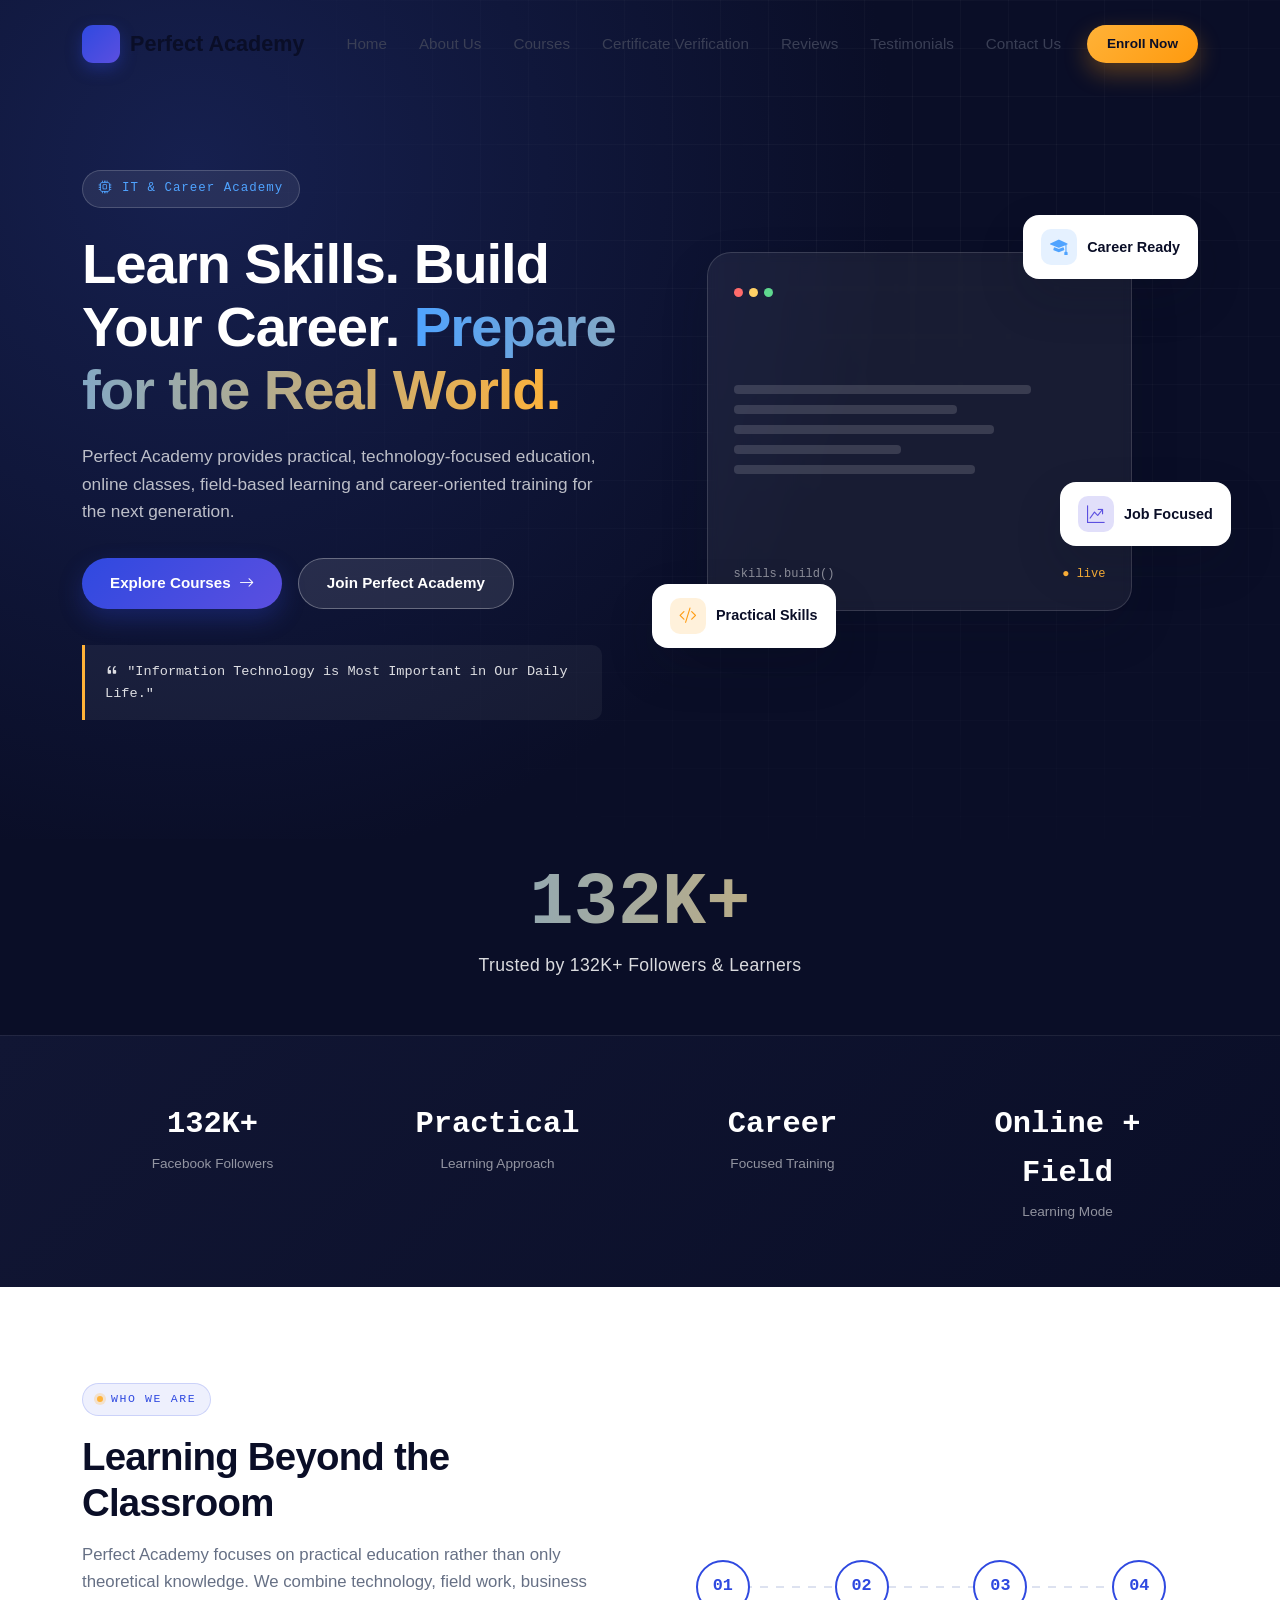
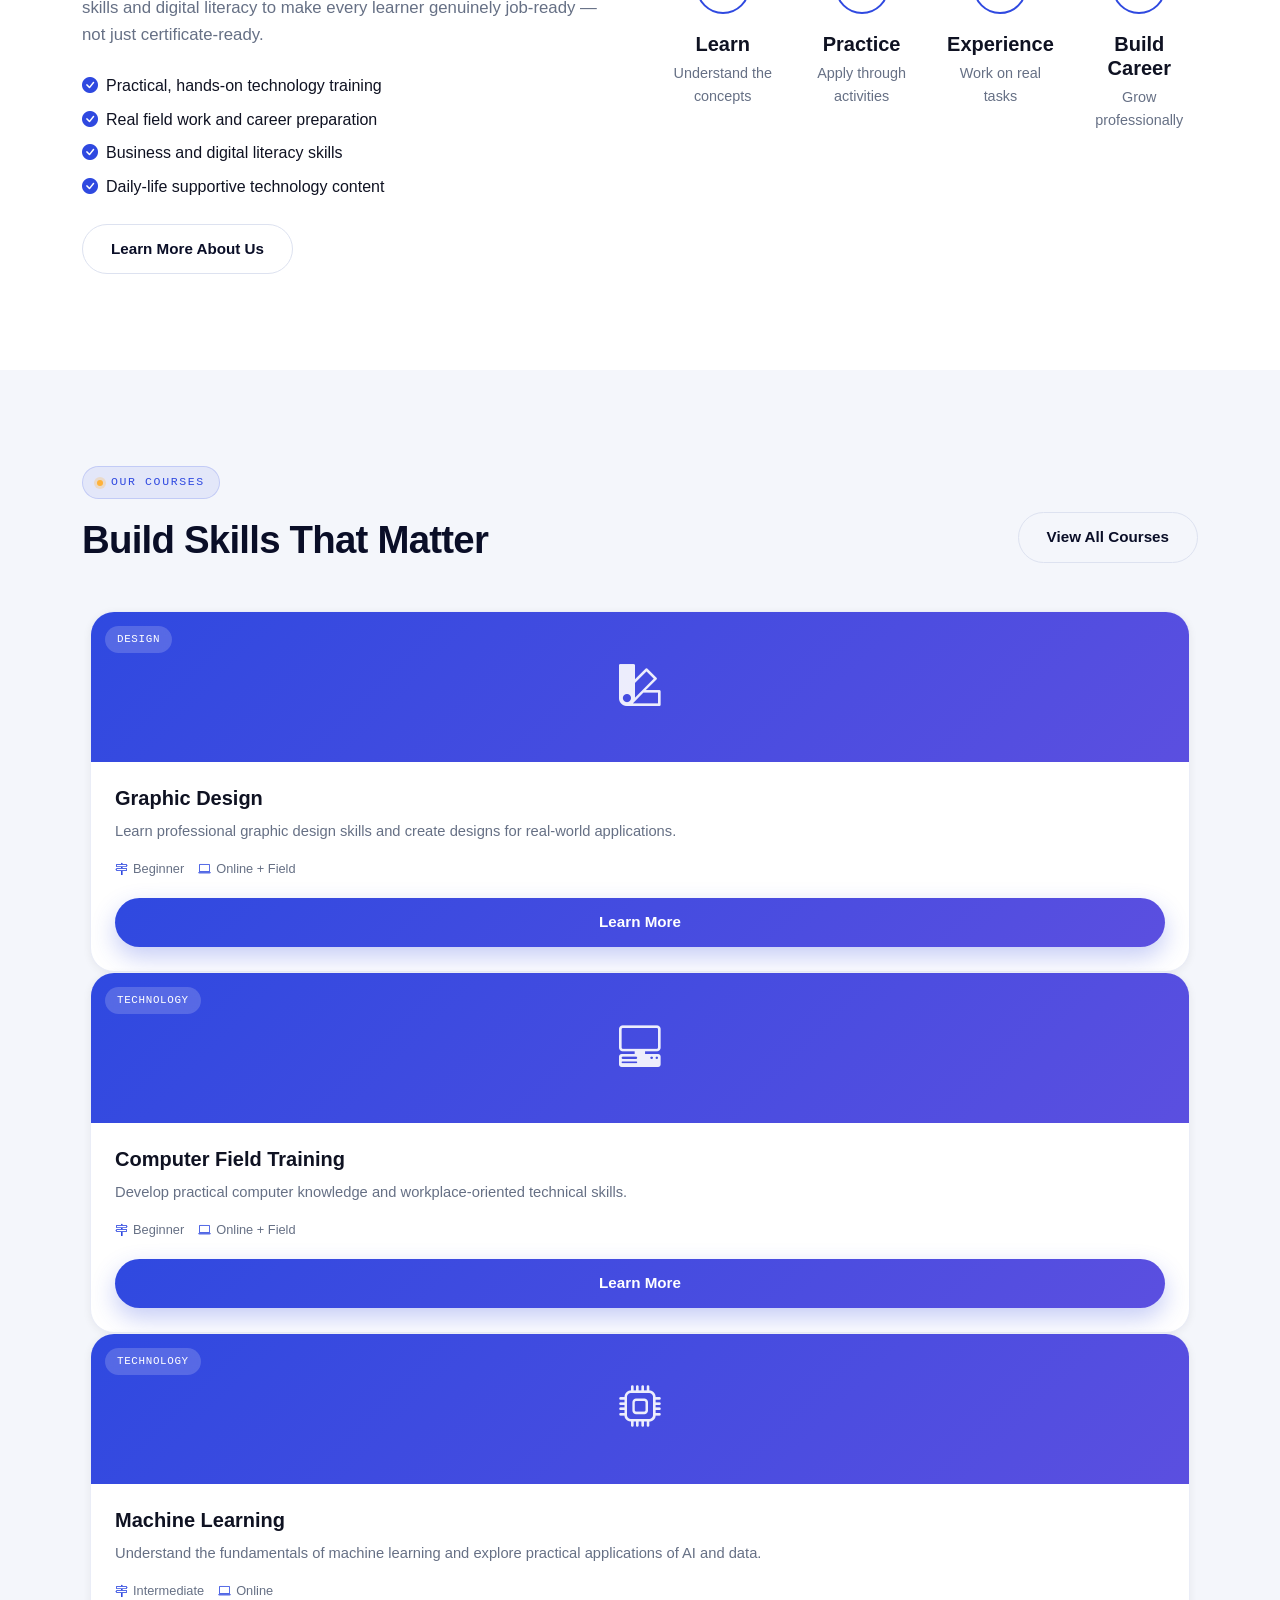
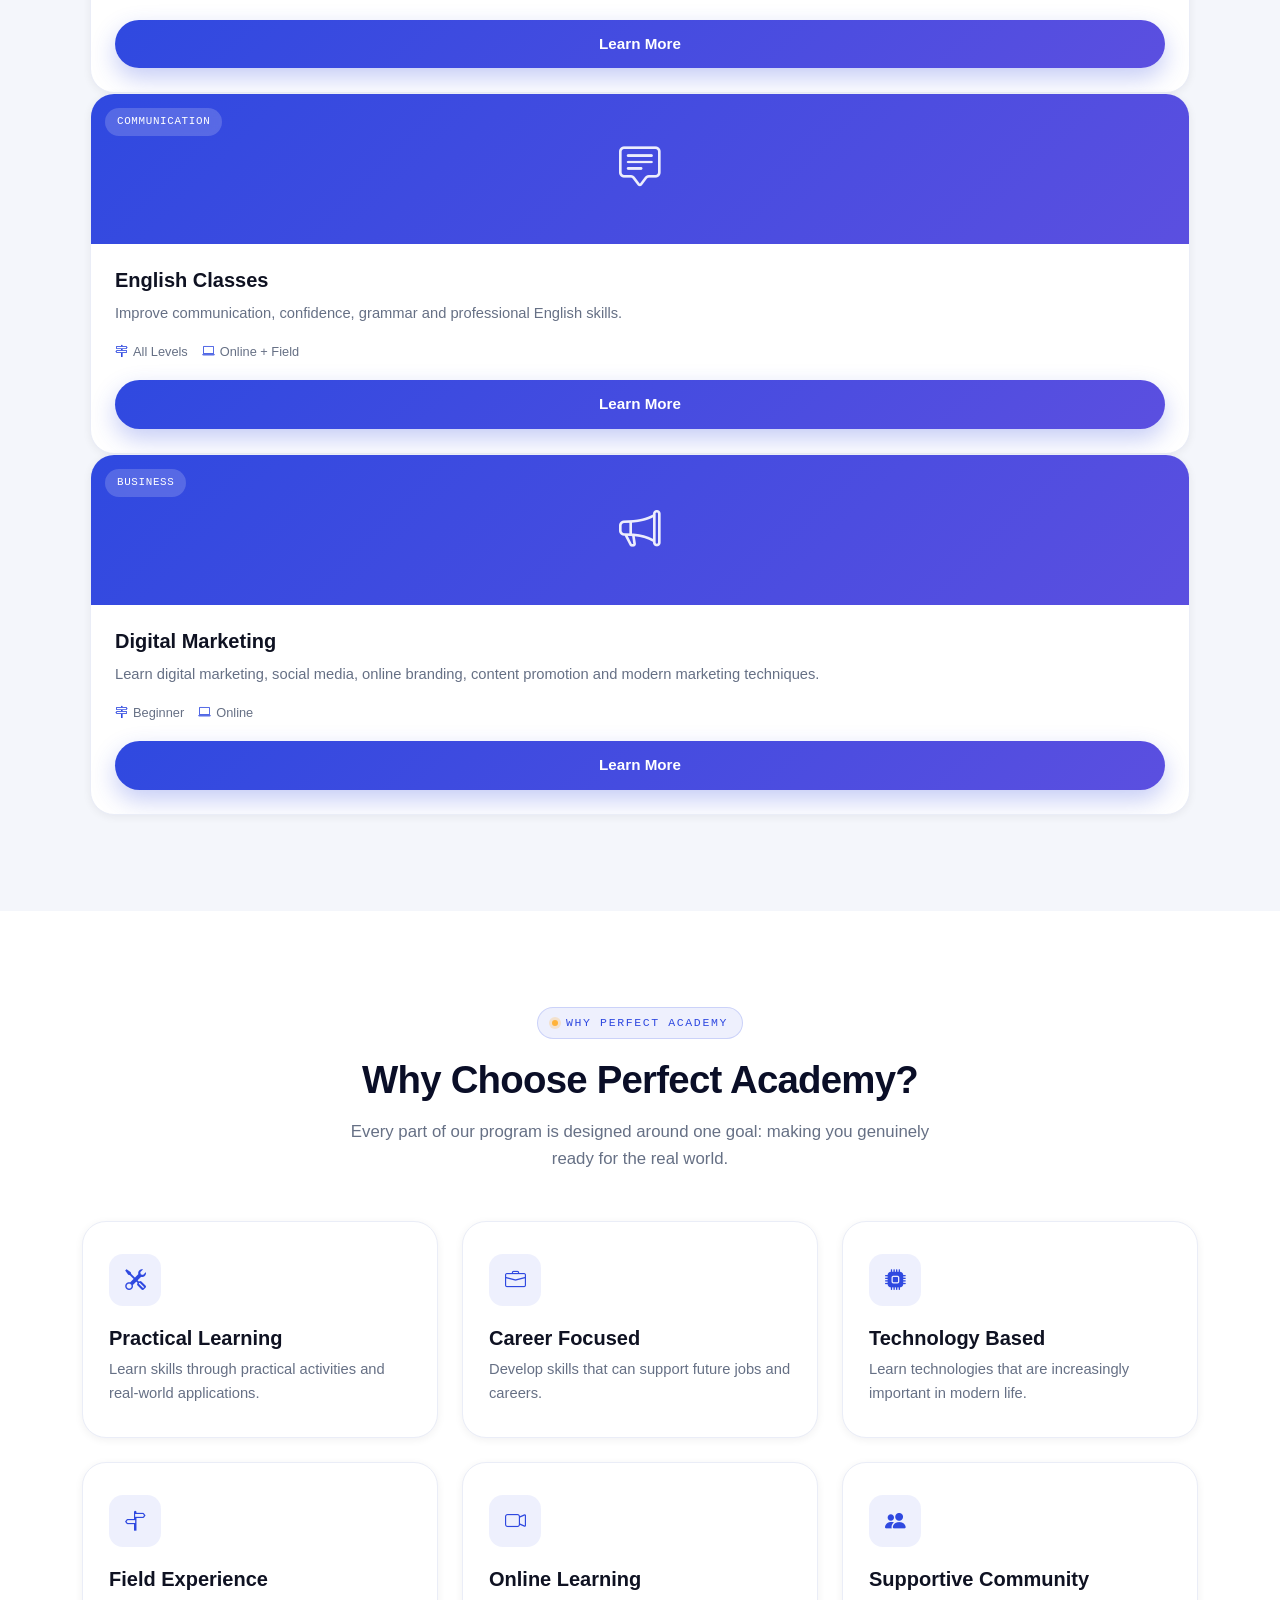
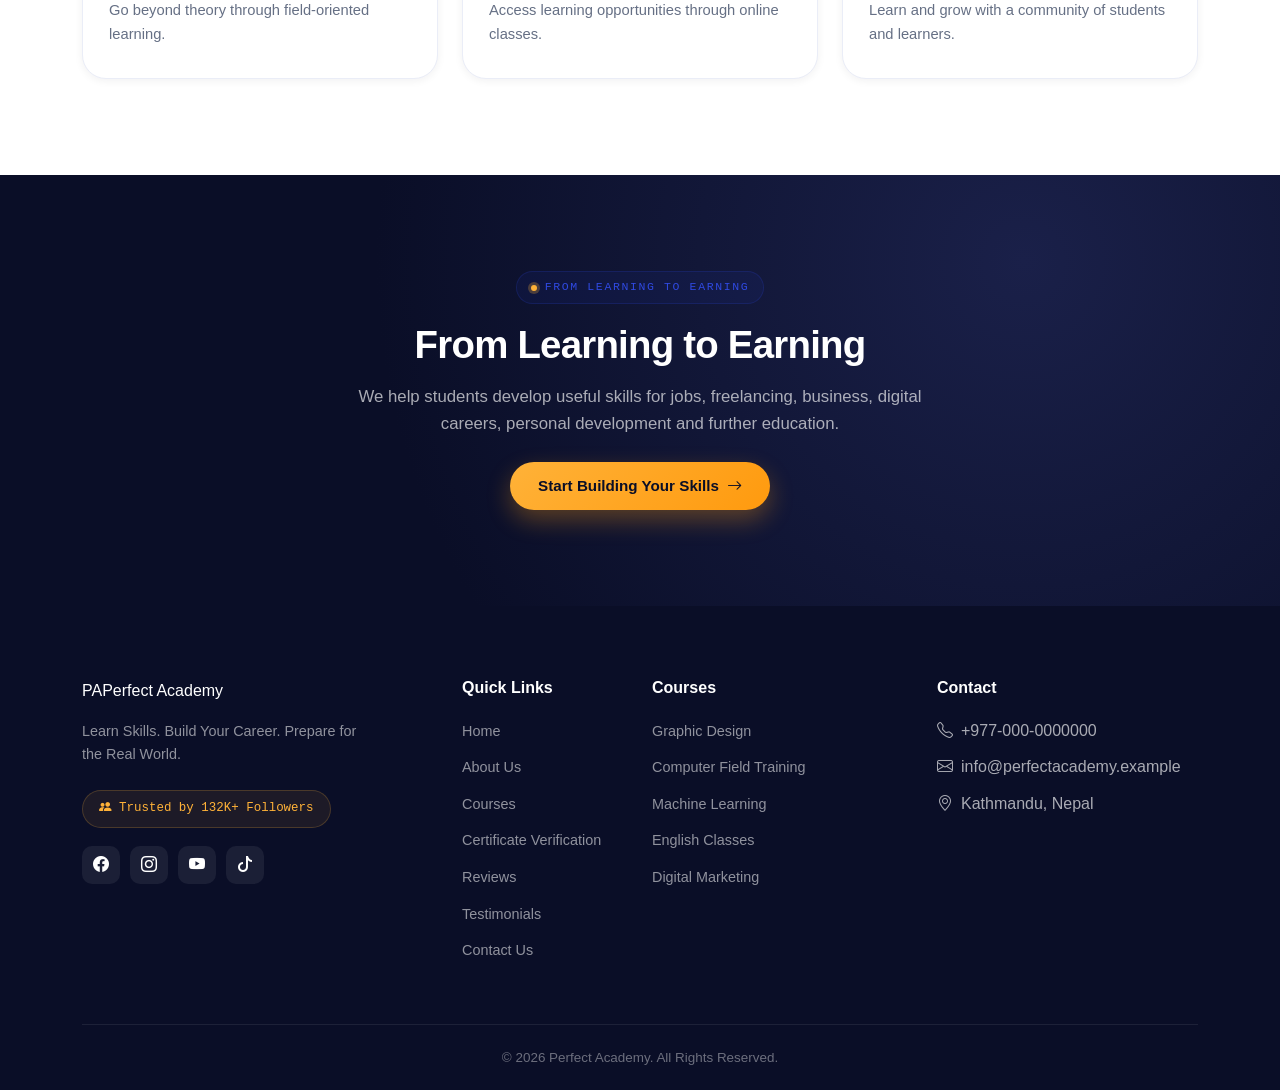
==== commit b4100a29: "Change script source path for main.js" ====
--- a/index.html
+++ b/index.html
@@ -409,6 +409,6 @@
 <script src="https://code.jquery.com/jquery-3.7.1.min.js"></script>
 <script src="https://cdn.jsdelivr.net/npm/bootstrap@5.3.3/dist/js/bootstrap.bundle.min.js"></script>
 <script src="https://cdn.jsdelivr.net/npm/slick-carousel@1.8.1/slick/slick.min.js"></script>
-<script src="js/main.js"></script>
+<script src="/main.js"></script>
 </body>
 </html>
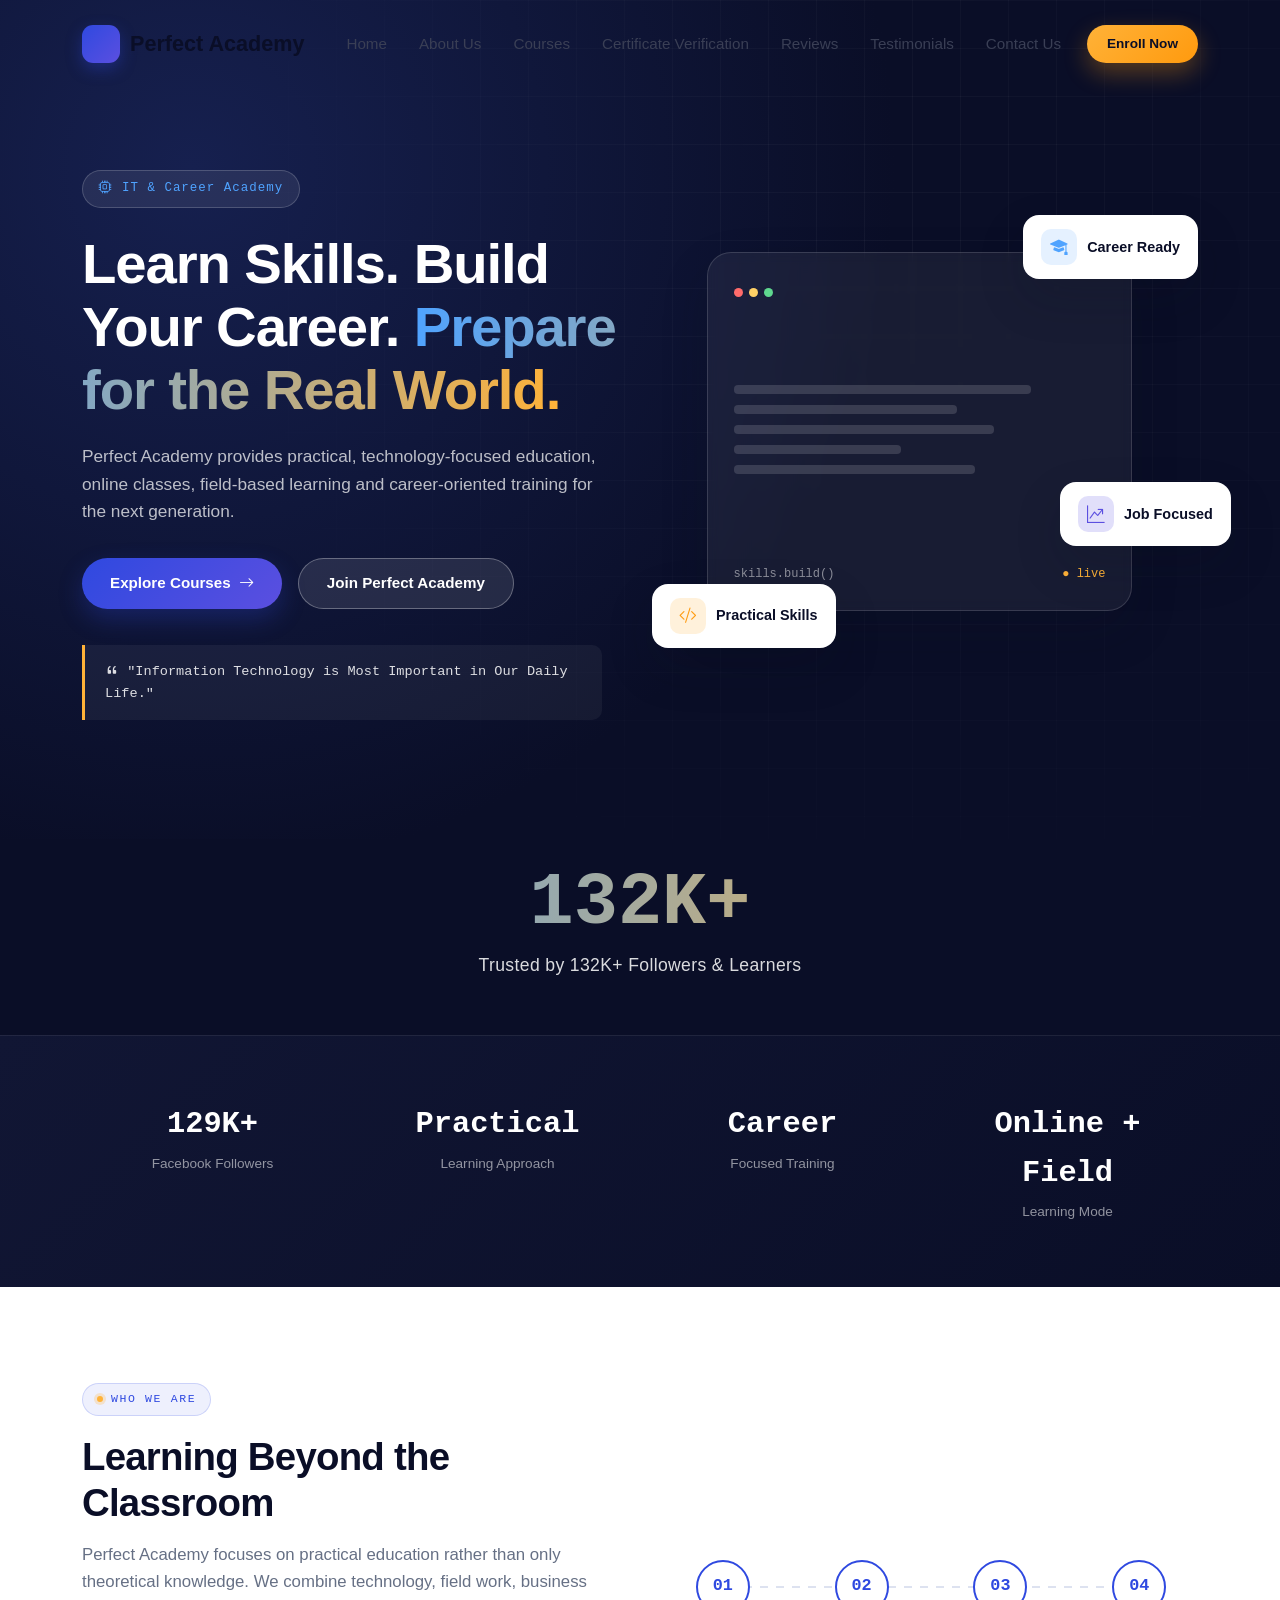
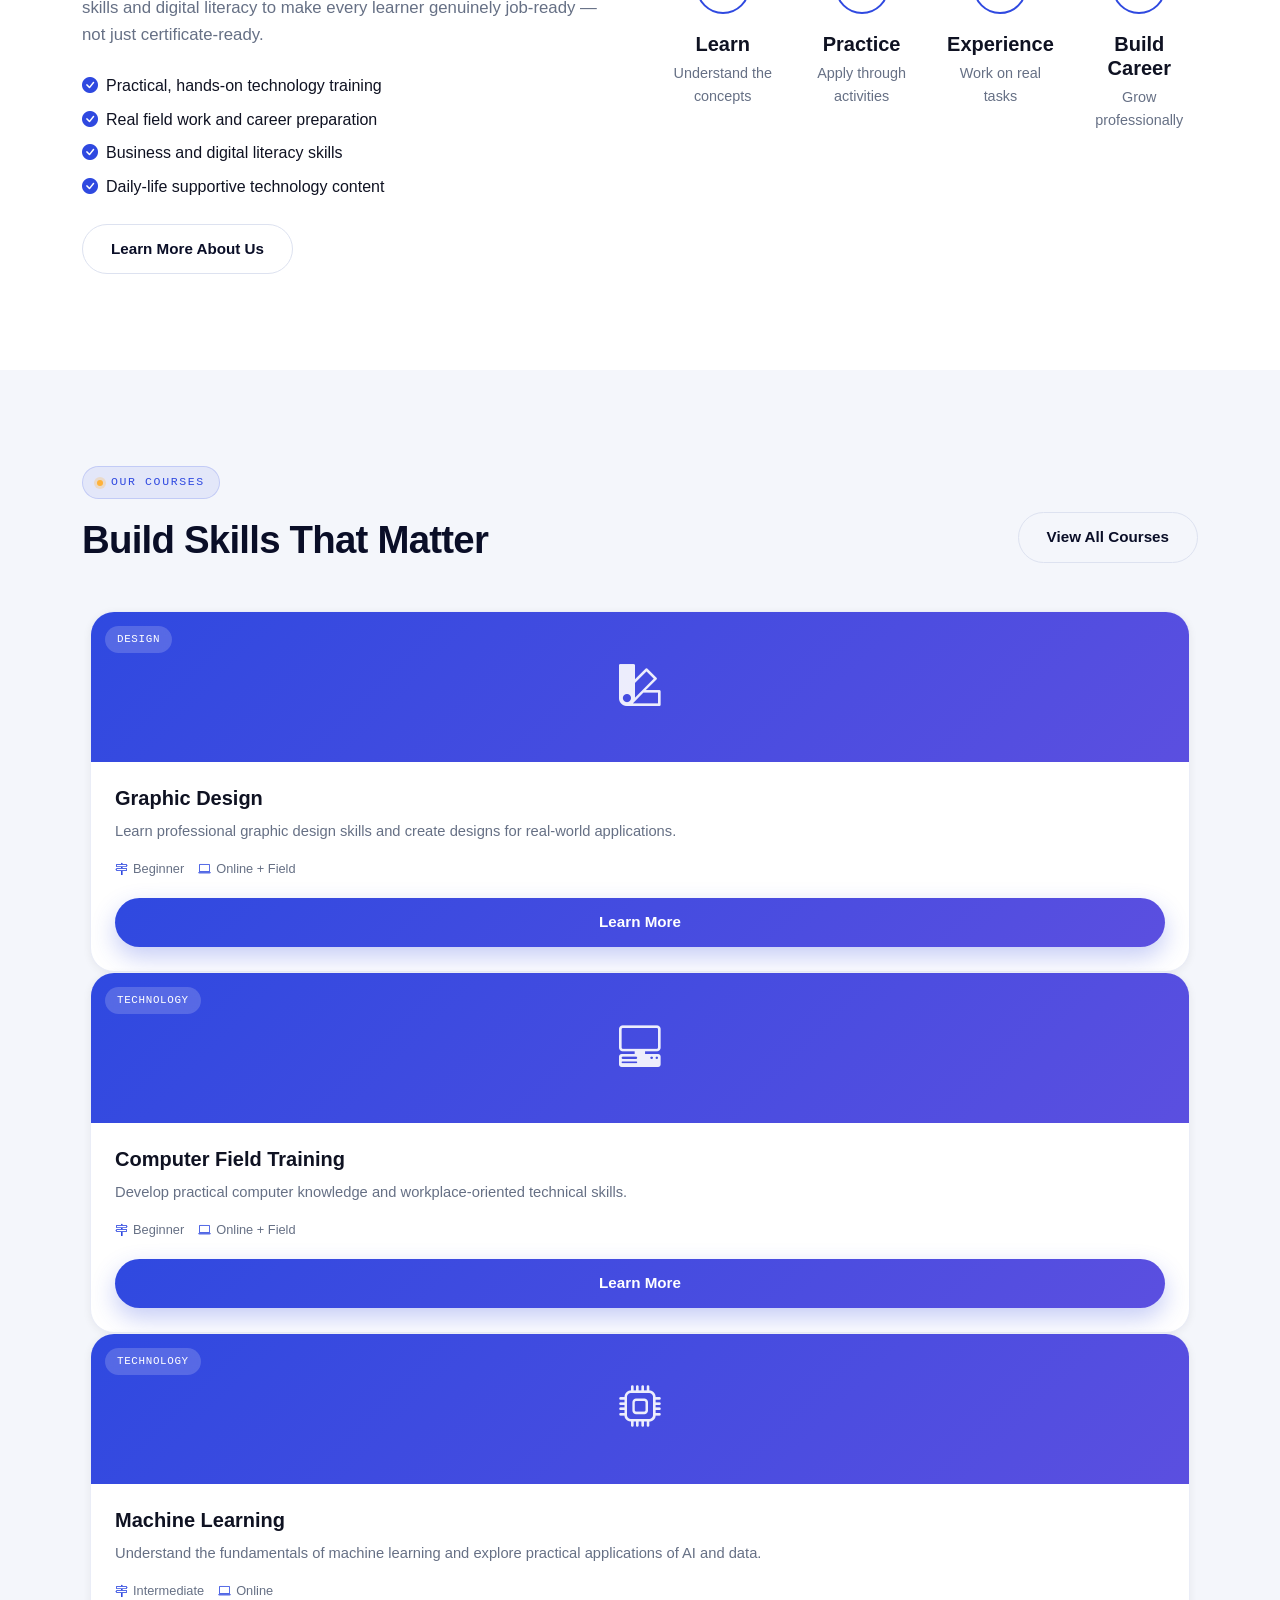
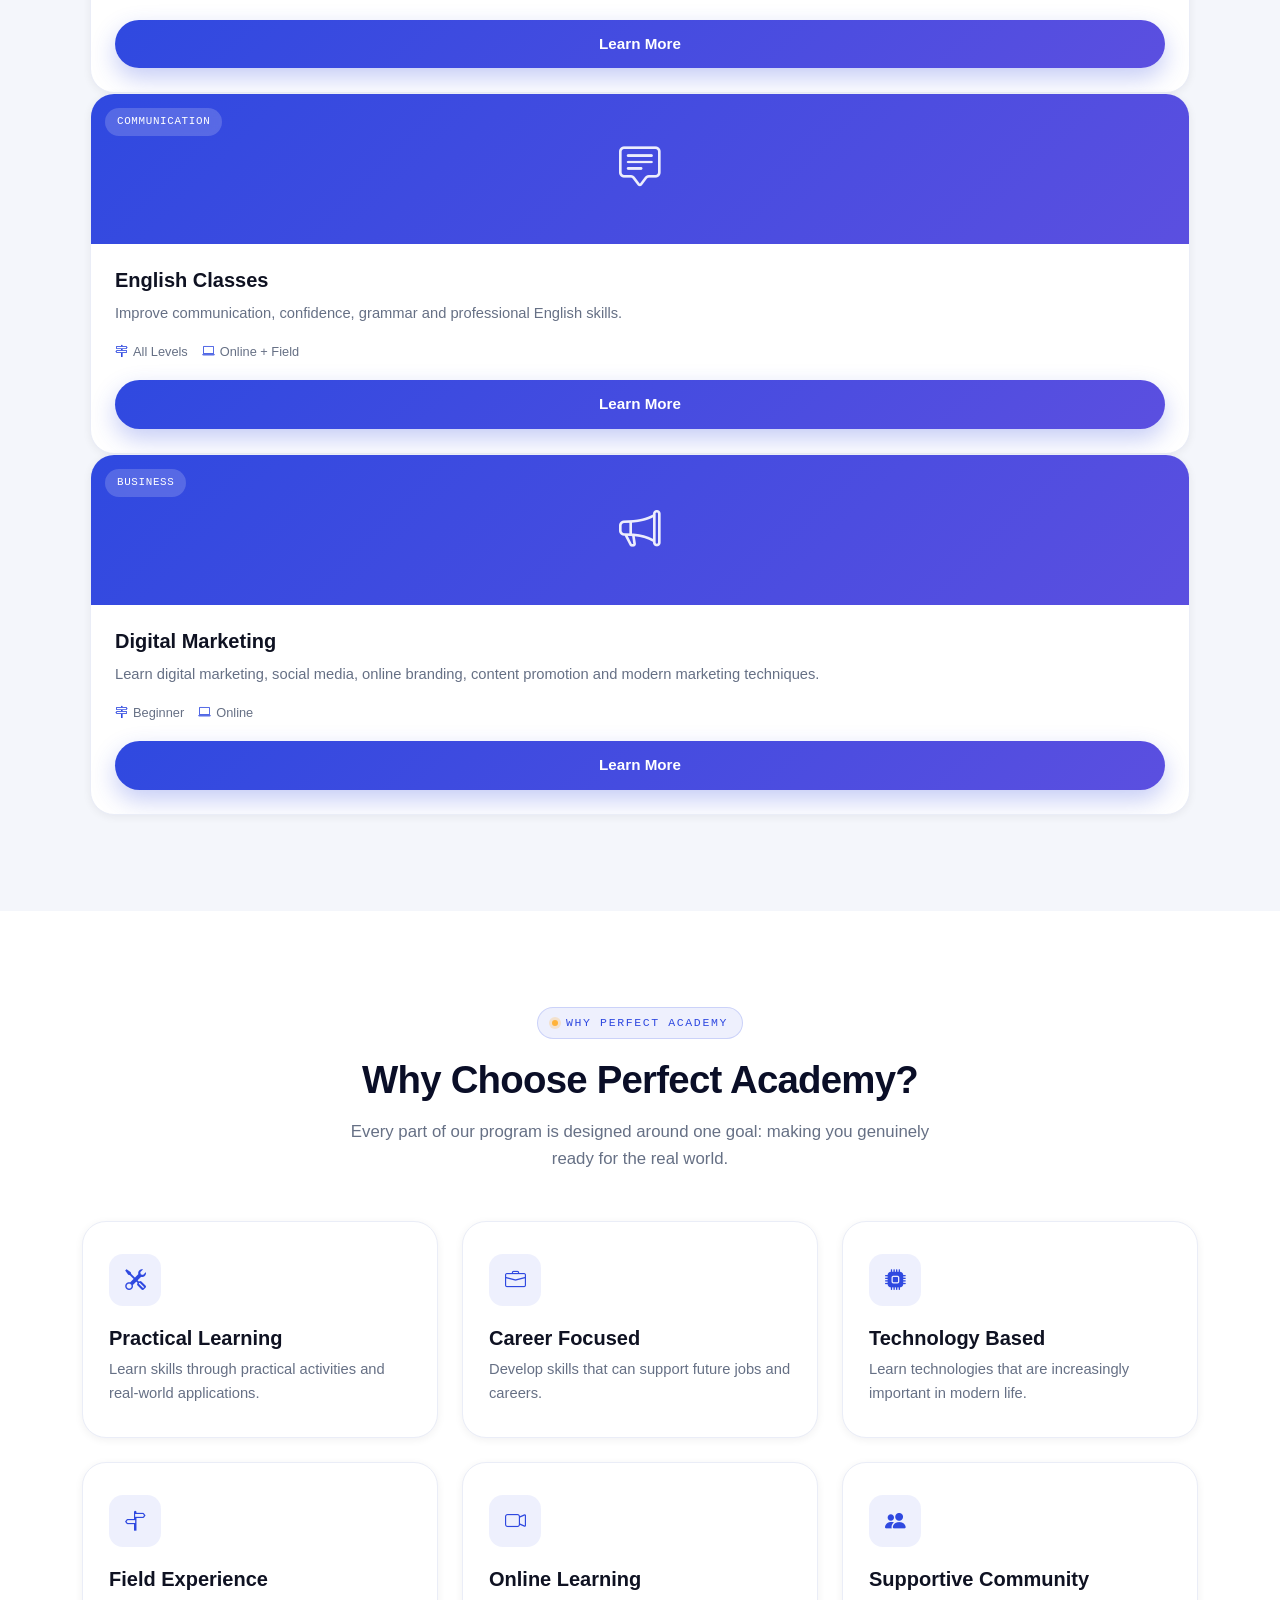
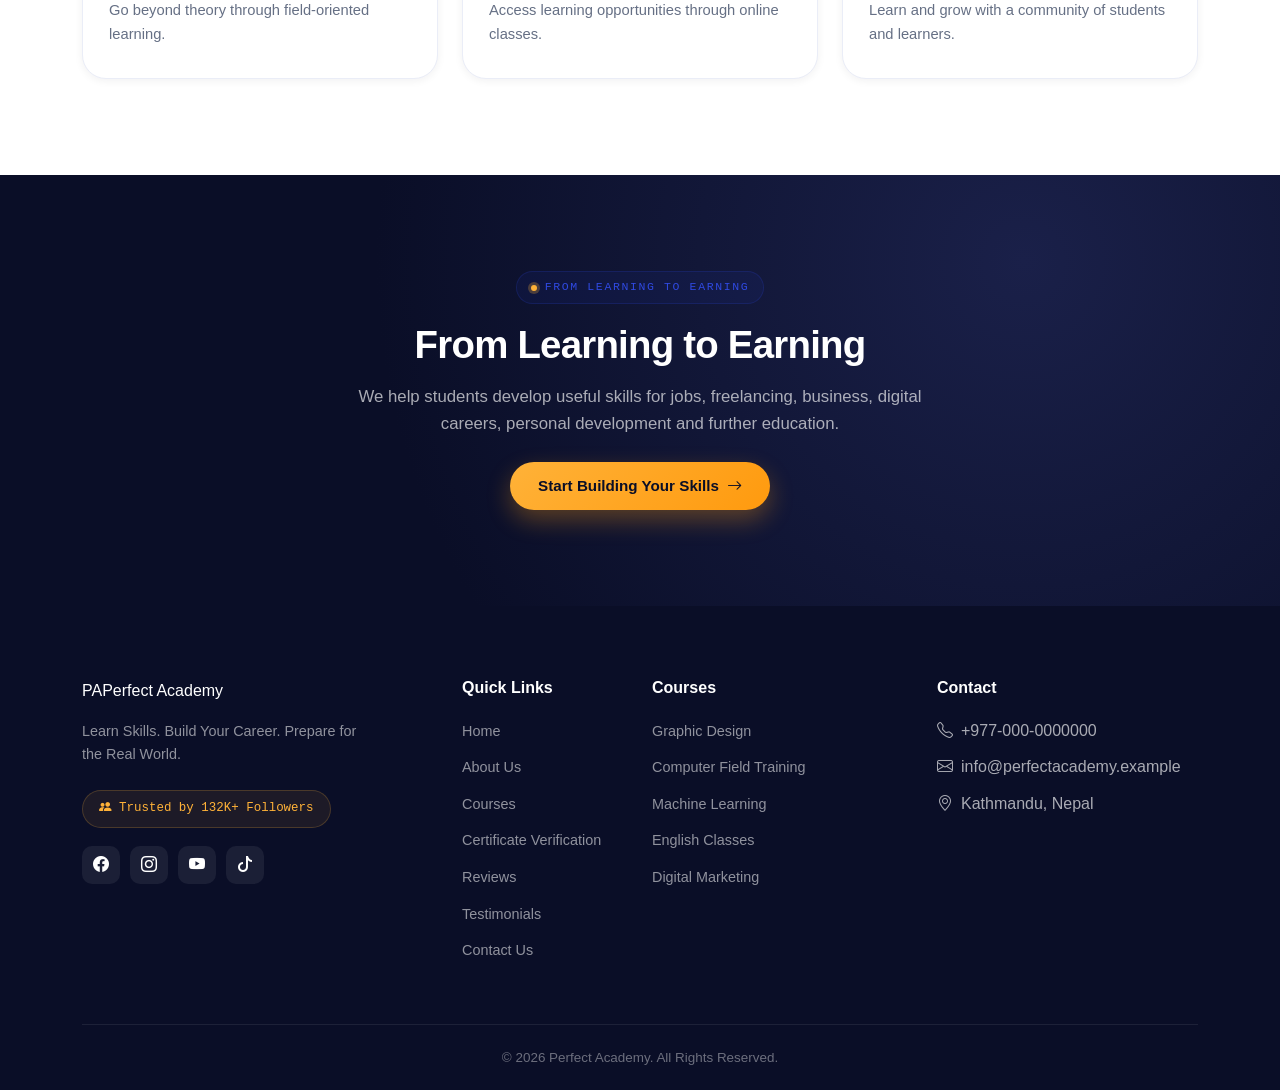
==== commit 7ca2d917: "Fix script source path for main.js" ====
--- a/index.html
+++ b/index.html
@@ -409,6 +409,6 @@
 <script src="https://code.jquery.com/jquery-3.7.1.min.js"></script>
 <script src="https://cdn.jsdelivr.net/npm/bootstrap@5.3.3/dist/js/bootstrap.bundle.min.js"></script>
 <script src="https://cdn.jsdelivr.net/npm/slick-carousel@1.8.1/slick/slick.min.js"></script>
-<script src="/main.js"></script>
+<script src="main.js"></script>
 </body>
 </html>
